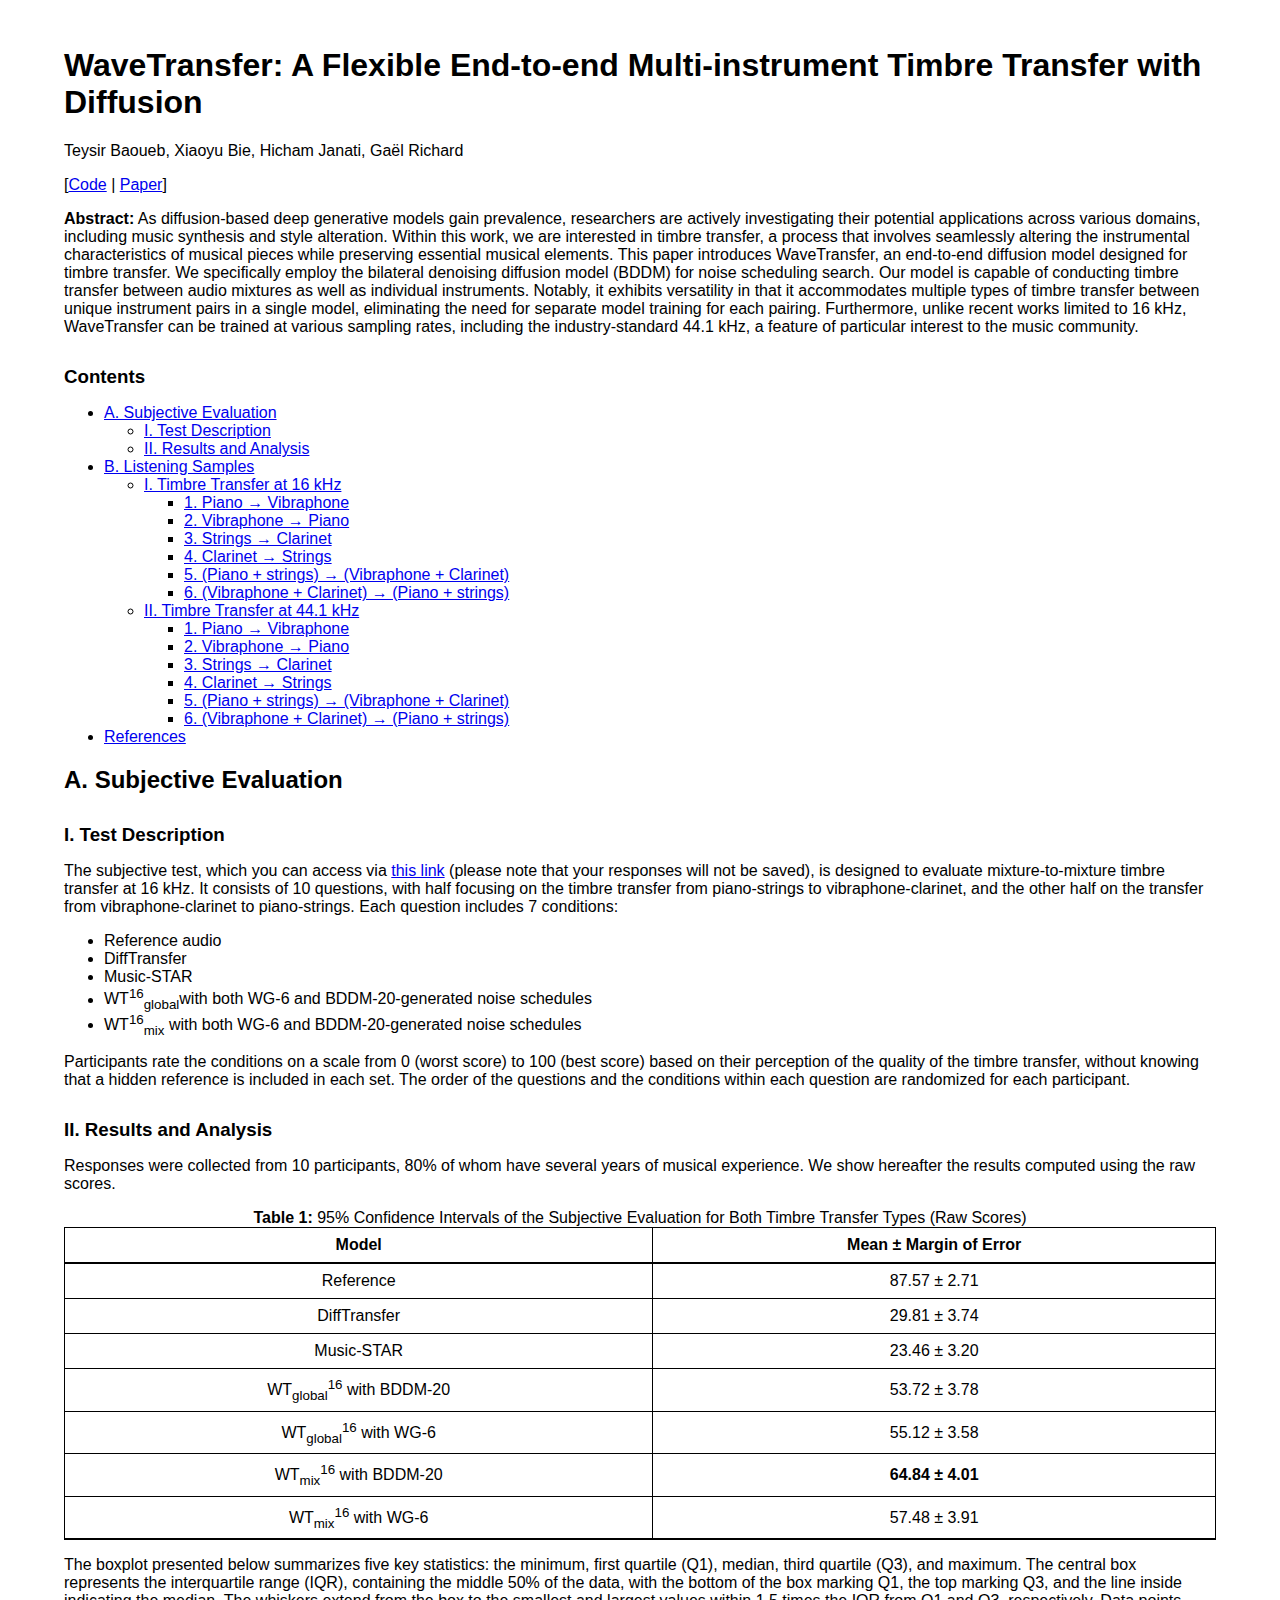
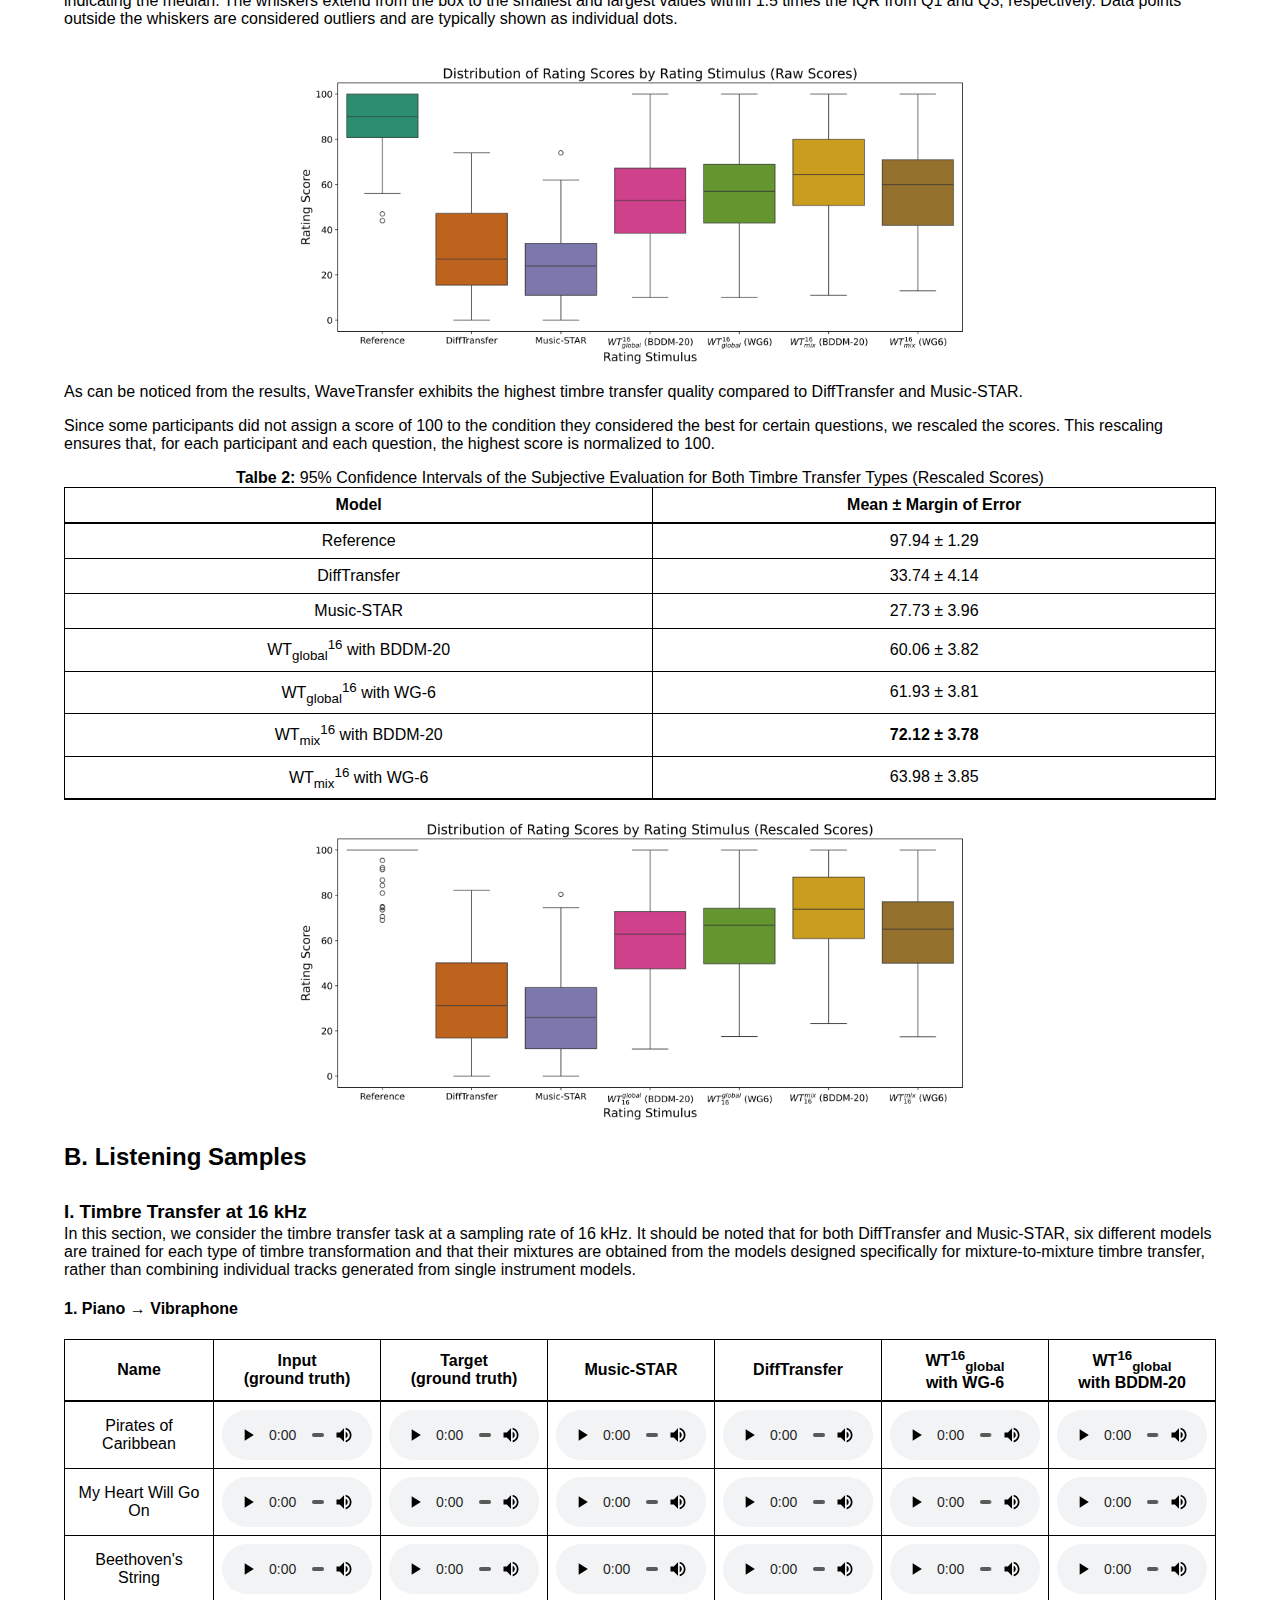
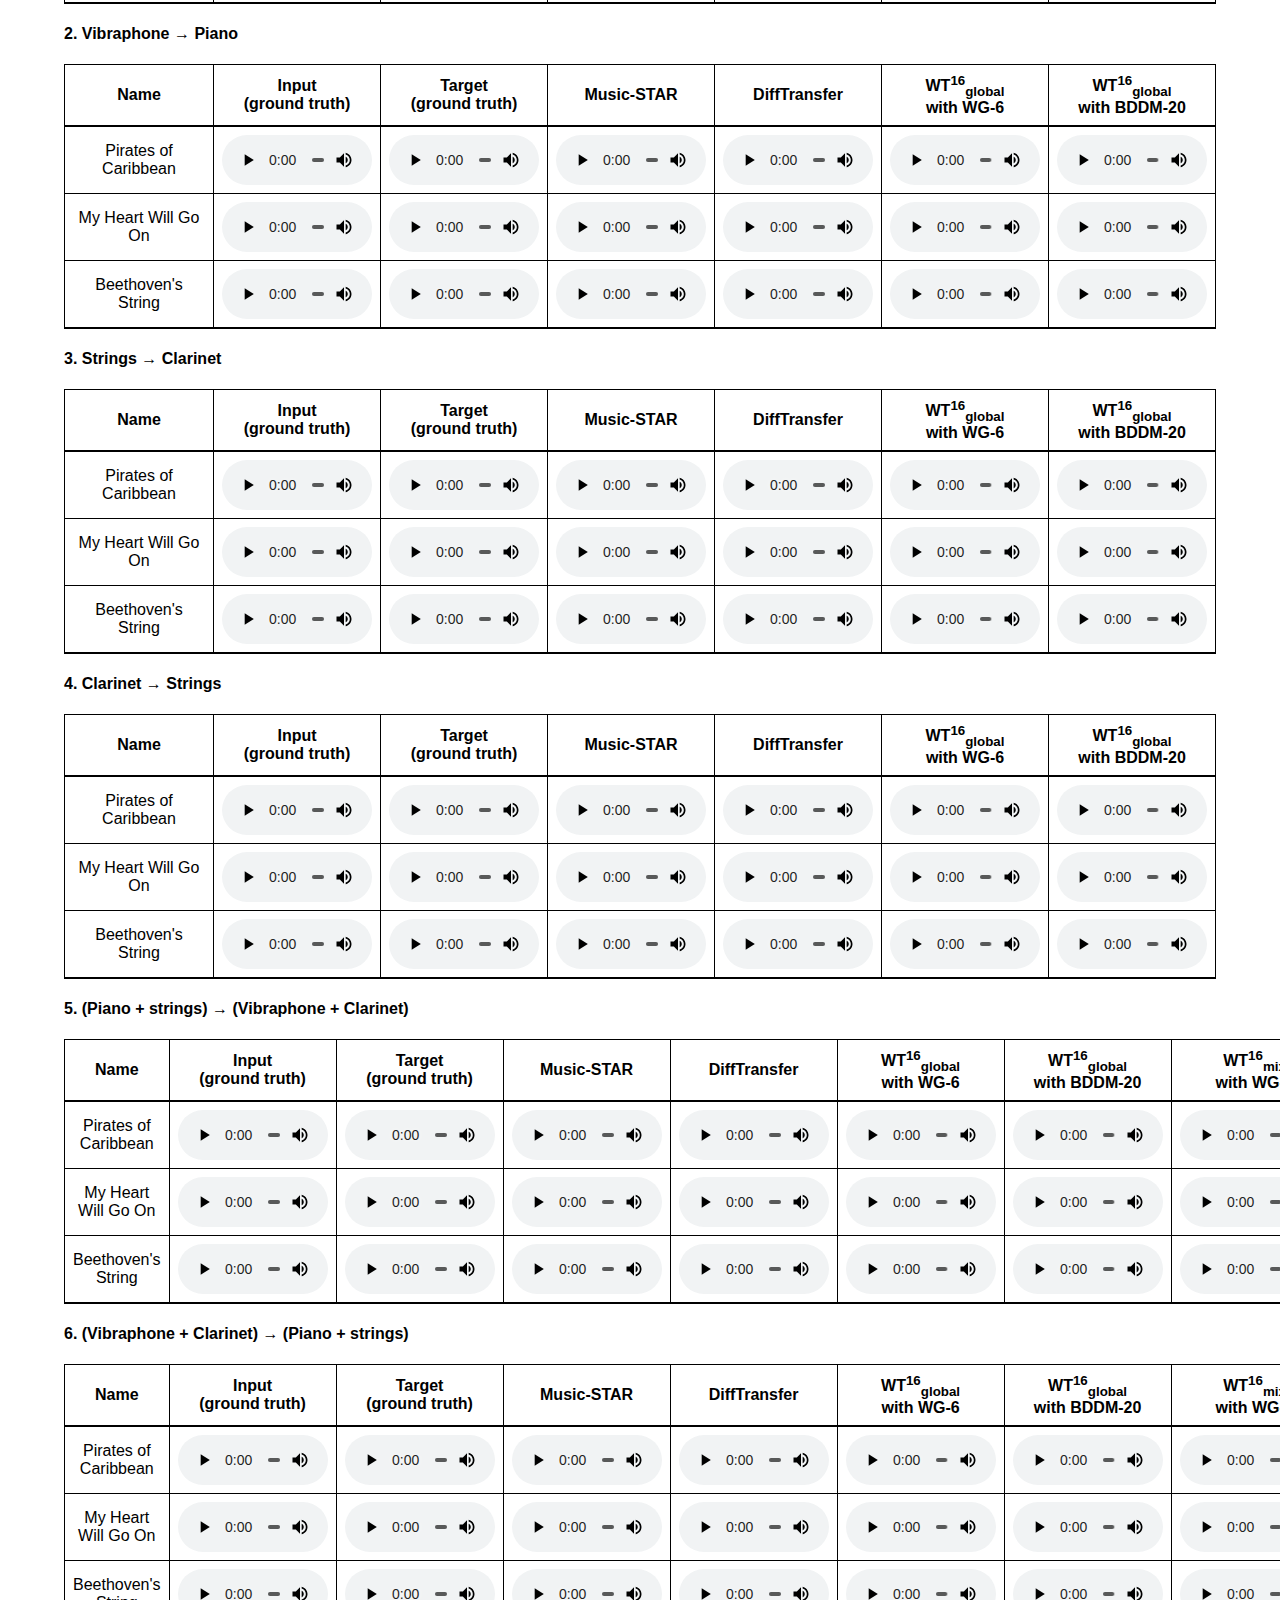
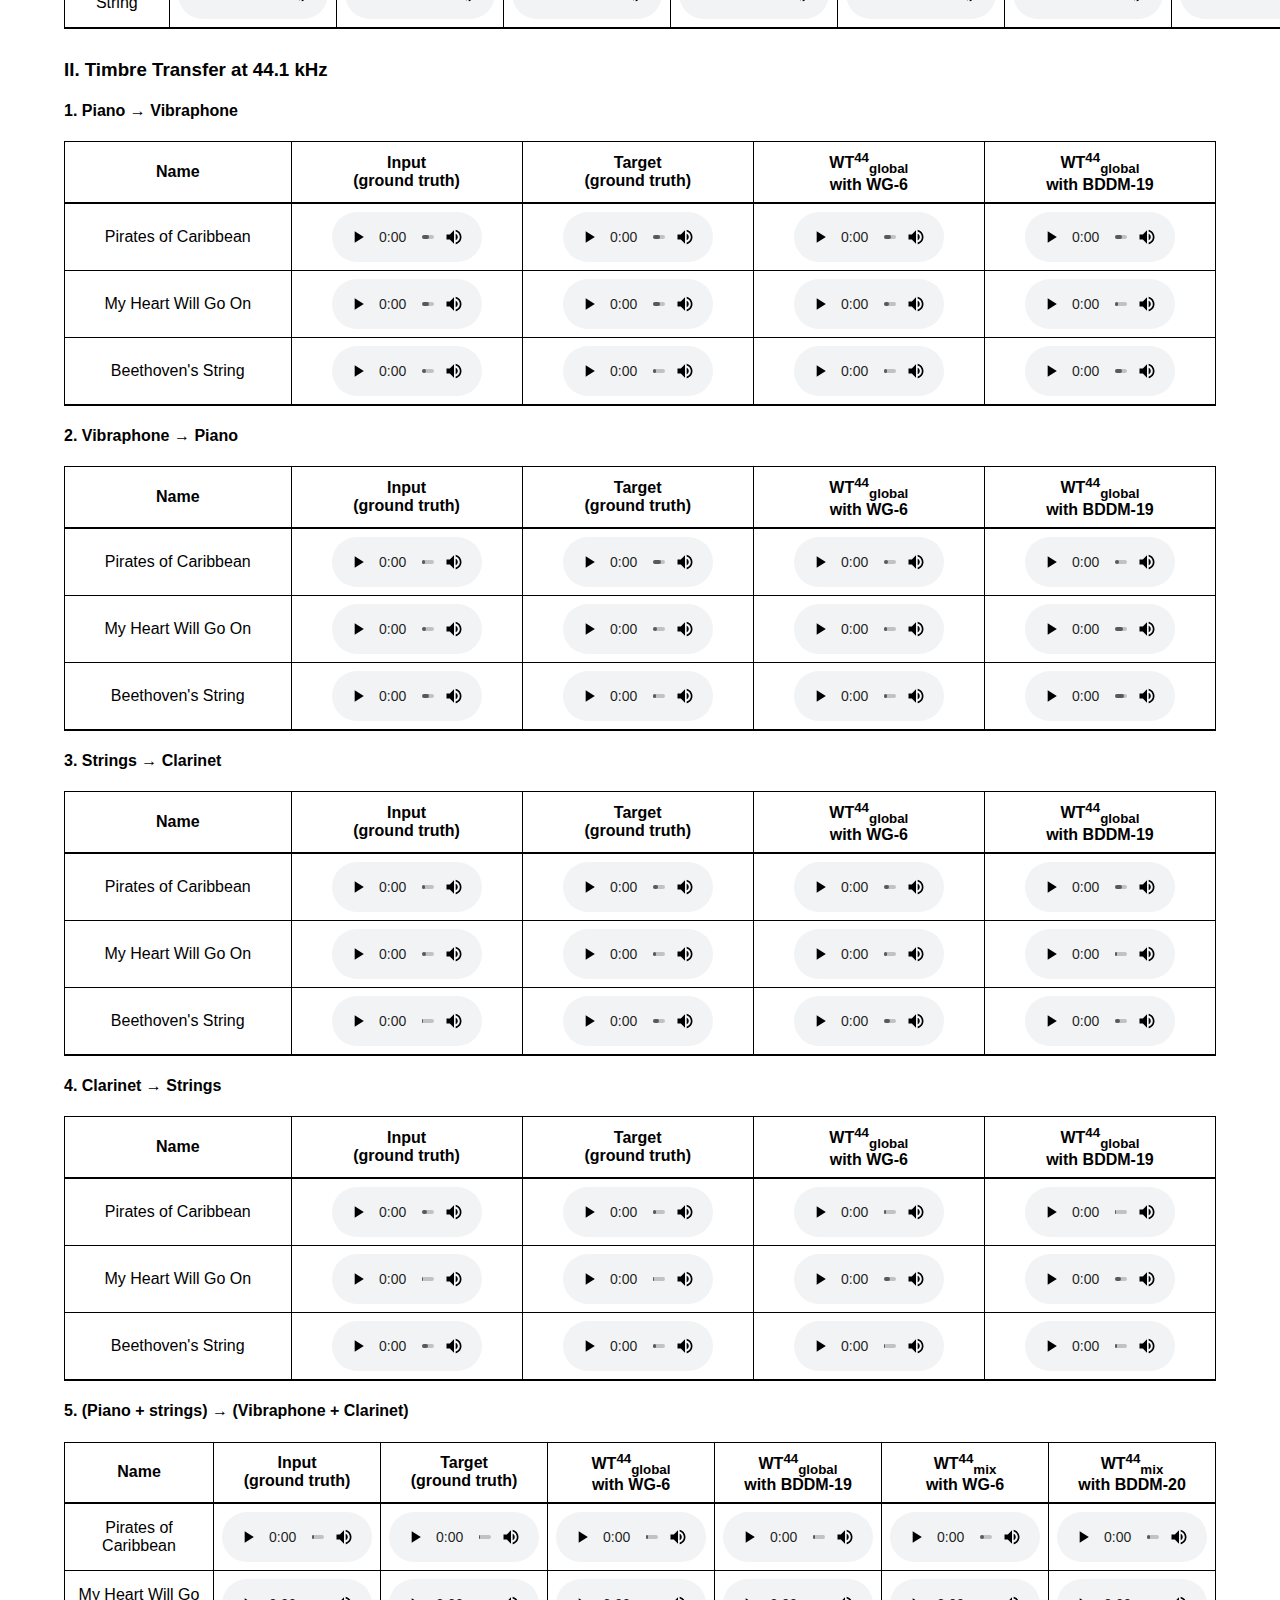
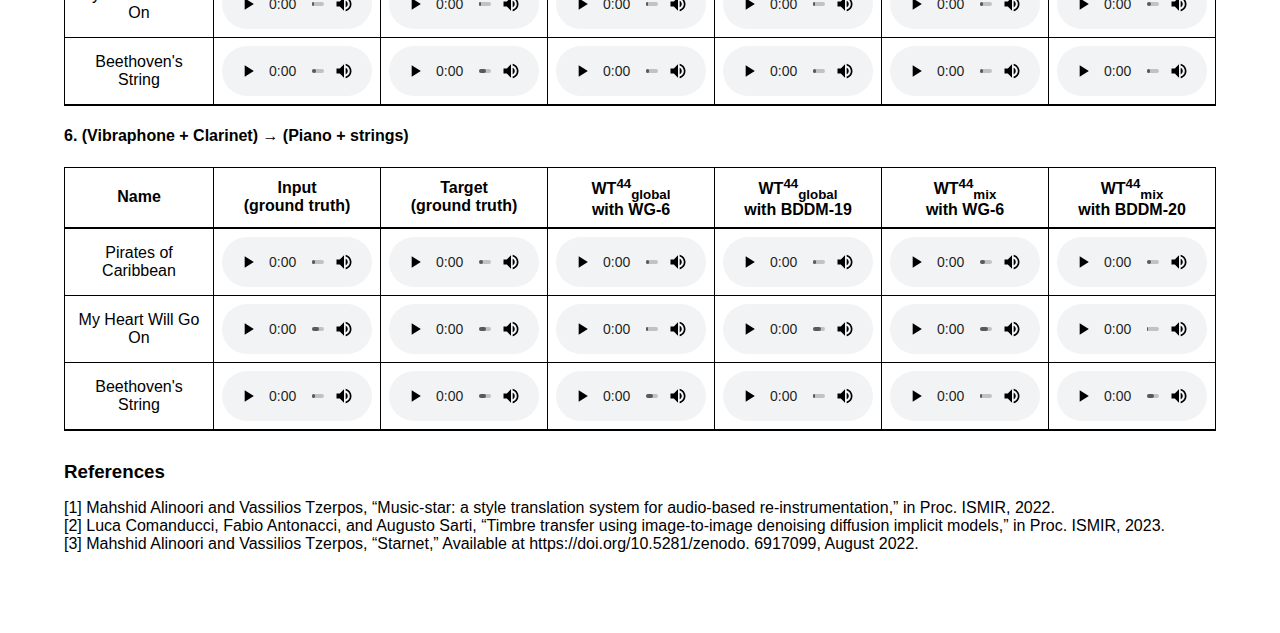
==== index.html @ b9056a14 "initial commit" ====
<html>
   <head>
      <meta http-equiv="Content-Type" content="text/html; charset=UTF-8">
      <title>WaveTransfer: A Flexible End-to-end Multi-instrument Timbre Transfer with Diffusion</title>
      <link rel="stylesheet" type="text/css" href="stylesheet.css"/>
      <script>
         function play(path) {{
           var player = document.getElementById('player');
           player.src = path;
           player.play();
         }}
      </script>
      <style>
         .audio-cell {
         /* Center audio widgets in the table cell. */
         text-align: center;
         padding-bottom: 1px;
         padding-top: 1px;
         }
         .audio-cell-padded {
         text-align: center;
         padding-bottom: 10px;
         padding-top: 10px;
         }
         .audio-header {
         /* Don't wrap header text. */
         white-space: nowrap;
         /* Some breaking space between headers for readability. */
         padding-right: 5px;
         padding-left: 5px;
         }
         .reference-cell {
         /* For uniformity and to wrap long reference text, limit the reference cell's width. */
         width: 25%;
         padding-top: 20px;
         padding-bottom: 20px;
         }
         .sample audio {
         vertical-align: middle;
         padding-left: 3px;
         padding-right: 3px;
         }
         .round-button {
         box-sizing: border-box;
         display:block;
         width:30px;
         height:30px;
         padding-top: 8px;
         padding-left: 3px;
         line-height: 6px;
         border: 1.2px solid #000;
         border-radius: 50%;
         color: #000;
         text-align:center;
         background-color: rgba(0,0,0,0.00);
         font-size:6px;
         box-shadow: 0px 0px 2px rgba(0,0,0,1);
         transition: all 0.2s ease;
         }
         .round-button:hover {
         background-color: rgba(0,0,0,0.0);
         box-shadow: 0px 0px 4px rgba(0,0,0,1);
         }
         .round-button:active {
         background-color: rgba(0,0,0,0.01);
         box-shadow: 0px 0px 1px rgba(0,0,0,1);
         }
         table {
            width: 100%;
            border-collapse: collapse;
        }
        th, td {
            border: 1px solid black;
            text-align: center;
            padding: 8px;
        }
        th {
            border-bottom: 2px solid black;
        }
        tr:last-child td {
            border-bottom: 2px solid black;
        }
        .centered-figure {
            display: block;
            margin-left: auto;
            margin-right: auto;
            width: 70%;
        }
      </style>
   </head>
   <body>
     <div class="main">
       <article>
         <header>
            <h1>WaveTransfer: A Flexible End-to-end Multi-instrument Timbre Transfer with Diffusion</h1>
         </header>
      </article>
      <div>
        <p>
		        Teysir Baoueb, Xiaoyu Bie, Hicham Janati, Gaël Richard
        </p>
        <p>
        [<a href="https://github.com/">Code</a> | <a href="https://arxiv.org/">Paper</a>]
        </p>
      </div>
      <div>
      <p><b>Abstract:</b>
	      As diffusion-based deep generative models gain prevalence, researchers are actively investigating their potential applications across various domains, including music synthesis and style alteration. Within this work, we are interested in timbre transfer, a process that involves seamlessly altering the instrumental characteristics of musical pieces while preserving essential musical elements. This paper introduces WaveTransfer, an end-to-end diffusion model designed for timbre transfer. We specifically employ the bilateral denoising diffusion model (BDDM) for noise scheduling search. Our model is capable of conducting timbre transfer between audio mixtures as well as individual instruments. Notably, it exhibits versatility in that it accommodates multiple types of timbre transfer between unique instrument pairs in a single model, eliminating the need for separate model training for each pairing. Furthermore, unlike recent works limited to 16 kHz, WaveTransfer can be trained at various sampling rates, including the industry-standard 44.1 kHz, a feature of particular interest to the music community.
      </p>
      <h3>
        Contents
      </h3>
      <ul>
        <li><a href="#subjective_evaluation">A. Subjective Evaluation</a></li>
        <ul>
          <li><a href="#test_description">I. Test Description</a></li>
          <li><a href="#results">II. Results and Analysis</a></li>
        </ul>
        <li><a href="#listening_samples">B. Listening Samples</a></li>
      <ul>
	<li>
	  <a href="#tt16">I. Timbre Transfer at 16 kHz</a>
	      <ul>
	        <li><a href="#tt16-piano_to_vibraphone">1. Piano &rarr; Vibraphone</a></li>
	        <li><a href="#tt16-vibraphone_to_piano">2. Vibraphone &rarr; Piano</a></li>
		<li><a href="#tt16-strings_to_clarinet">3. Strings &rarr; Clarinet</a></li>
		<li><a href="#tt16-clarinet_to_strings">4. Clarinet &rarr; Strings</a></li>
		<li><a href="#tt16-ps_to_vc">5. (Piano + strings) &rarr; (Vibraphone + Clarinet)</a></li>
		<li><a href="#tt16-vc_to_ps">6. (Vibraphone + Clarinet) &rarr; (Piano + strings)</a></li>
	      </ul>
	</li>
	<li>
	  <a href="#tt44">II. Timbre Transfer at 44.1 kHz</a>
	      <ul>
	        <li><a href="#tt44-piano_to_vibraphone">1. Piano &rarr; Vibraphone</a></li>
	        <li><a href="#tt44-vibraphone_to_piano">2. Vibraphone &rarr; Piano</a></li>
		<li><a href="#tt44-strings_to_clarinet">3. Strings &rarr; Clarinet</a></li>
		<li><a href="#tt44-clarinet_to_strings">4. Clarinet &rarr; Strings</a></li>
		<li><a href="#tt44-ps_to_vc">5. (Piano + strings) &rarr; (Vibraphone + Clarinet)</a></li>
		<li><a href="#tt44-vc_to_ps">6. (Vibraphone + Clarinet) &rarr; (Piano + strings)</a></li>
	      </ul>
	</li>
      </ul>
      <li><a href="#references">References</a></li>
      </ul>

  <h2 id="subjective_evaluation">A. Subjective Evaluation</h2>
  <h3 id="test_description">I. Test Description</h3>
  <p>The subjective test, which you can access via <a href="https://wavetransfer.github.io/webMUSHRA"> this link</a> (please note that your responses will not be saved), is designed to evaluate mixture-to-mixture timbre transfer at 16 kHz. It consists of 10 questions, with half focusing on the timbre transfer from piano-strings to vibraphone-clarinet, and the other half on the transfer from vibraphone-clarinet to piano-strings. Each question includes 7 conditions:</p>
<ul>
    <li>Reference audio</li>
    <li>DiffTransfer</li>
    <li>Music-STAR</li>
    <li>WT<sup>16</sup><sub>global</sub>with both WG-6 and BDDM-20-generated noise schedules</li>
    <li>WT<sup>16</sup><sub>mix</sub> with both WG-6 and BDDM-20-generated noise schedules</li>
</ul>
<p>Participants rate the conditions on a scale from 0 (worst score) to 100 (best score) based on their perception of the quality of the timbre transfer, without knowing that a hidden reference is included in each set. The order of the questions and the conditions within each question are randomized for each participant.</p>

  <h3 id="results">II. Results and Analysis</h3>
  <p>Responses were collected from 10 participants, 80% of whom have several years of musical experience. We show hereafter the results computed using the raw scores.</p>
  <table>
    <caption><b>Table 1:</b> 95% Confidence Intervals of the Subjective Evaluation for Both Timbre Transfer Types (Raw Scores)</caption>
    <thead>
      <tr>
        <th>Model</th>
        <th>Mean ± Margin of Error</th>
      </tr>
    </thead>
    <tbody>
      <tr>
        <td>Reference</td>
        <td>87.57 ± 2.71</td>
      </tr>
      <tr>
        <td>DiffTransfer</td>
        <td>29.81 ± 3.74</td>
      </tr>
      <tr>
        <td>Music-STAR</td>
        <td>23.46 ± 3.20</td>
      </tr>
      <tr>
        <td>WT<sub>global</sub><sup>16</sup> with BDDM-20</td>
        <td>53.72 ± 3.78</td>
      </tr>
      <tr>
        <td>WT<sub>global</sub><sup>16</sup> with WG-6</td>
        <td>55.12 ± 3.58</td>
      </tr>
      <tr>
        <td>WT<sub>mix</sub><sup>16</sup> with BDDM-20</td>
        <td><strong>64.84 ± 4.01</strong></td>
      </tr>
      <tr>
        <td>WT<sub>mix</sub><sup>16</sup> with WG-6</td>
        <td>57.48 ± 3.91</td>
      </tr>
    </tbody>
  </table>
  <p>The boxplot presented below summarizes five key statistics: the minimum, first quartile (Q1), median, third quartile (Q3), and maximum. The central box represents the interquartile range (IQR), containing the middle 50% of the data, with the bottom of the box marking Q1, the top marking Q3, and the line inside indicating the median. The whiskers extend from the box to the smallest and largest values within 1.5 times the IQR from Q1 and Q3, respectively. Data points outside the whiskers are considered outliers and are typically shown as individual dots.</p>
  <img src="images/raw.png" alt="" class="centered-figure">
</div>
  <p>As can be noticed from the results, WaveTransfer exhibits the highest timbre transfer quality compared to DiffTransfer and Music-STAR.</p>
  <p>Since some participants did not assign a score of 100 to the condition they considered the best for certain questions, we rescaled the scores. This rescaling ensures that, for each participant and each question, the highest score is normalized to 100.</p>
  <table>
    <caption><b>Talbe 2:</b> 95% Confidence Intervals of the Subjective Evaluation for Both Timbre Transfer Types (Rescaled Scores)</caption>
    <thead>
      <tr>
        <th>Model</th>
        <th>Mean ± Margin of Error</th>
      </tr>
    </thead>
    <tbody>
      <tr>
        <td>Reference</td>
        <td>97.94 ± 1.29</td>
      </tr>
      <tr>
        <td>DiffTransfer</td>
        <td>33.74 ± 4.14</td>
      </tr>
      <tr>
        <td>Music-STAR</td>
        <td>27.73 ± 3.96</td>
      </tr>
      <tr>
        <td>WT<sub>global</sub><sup>16</sup> with BDDM-20</td>
        <td>60.06 ± 3.82</td>
      </tr>
      <tr>
        <td>WT<sub>global</sub><sup>16</sup> with WG-6</td>
        <td>61.93 ± 3.81</td>
      </tr>
      <tr>
        <td>WT<sub>mix</sub><sup>16</sup> with BDDM-20</td>
        <td><strong>72.12 ± 3.78</strong></td>
      </tr>
      <tr>
        <td>WT<sub>mix</sub><sup>16</sup> with WG-6</td>
        <td>63.98 ± 3.85</td>
      </tr>
    </tbody>
  </table>
  <img src="images/rescaled.png" alt="" class="centered-figure">

  <h2 id="listening_samples">B. Listening Samples</h2>
  <h3 id="tt16">I. Timbre Transfer at 16 kHz</h3>
  In this section, we consider the timbre transfer task at a sampling rate of 16 kHz. It should be noted that for both DiffTransfer and Music-STAR, six different models are trained for each type of timbre transformation and that their mixtures are obtained from the models designed specifically for mixture-to-mixture timbre transfer, rather than combining individual tracks generated from single instrument models.
    <h4 id="tt16-piano_to_vibraphone">1. Piano &rarr; Vibraphone</h4>
      <table class="audio-table">
        <thead>
          <tr>
            <th>Name</th>
            <th>Input<br>(ground truth)</th>
            <th>Target<br>(ground truth)</th>
            <th>Music-STAR</th>
            <th>DiffTransfer</th>
            <th>WT<sup>16</sup><sub>global</sub><br>with WG-6</th>
            <th>WT<sup>16</sup><sub>global</sub><br>with BDDM-20</th>
          </tr>
        </thead>
        <tbody>
          <tr>
            <td><h7>Pirates of Caribbean</h7></td>
            <td><audio controls style="width: 150px; height: 50px"><source src="samples/16kHz/starnet_test_set_16kHz/001.5.wav" type="audio/wav"></audio></td>
            <td><audio controls style="width: 150px; height: 50px"><source src="samples/16kHz/starnet_test_set_16kHz/001.2.wav" type="audio/wav"></audio></td>
            <td><audio controls style="width: 150px; height: 50px"><source src="samples/16kHz/MusicSTAR/separate_model_individual_tracks/001.2.wav" type="audio/wav"></audio></td>
            <td><audio controls style="width: 150px; height: 50px"><source src="samples/16kHz/DiffTransfer/separate_model_individual_tracks/001.2.wav" type="audio/wav"></audio></td>
            <td><audio controls style="width: 150px; height: 50px"><source src="samples/16kHz/Model1_with_WG6/001.2.wav" type="audio/wav"></audio></td>
            <td><audio controls style="width: 150px; height: 50px"><source src="samples/16kHz/Model1_with_BDDM_20/001.2.wav" type="audio/wav"></audio></td>
          </tr>
          <tr>
            <td><h7>My Heart Will Go On</h7></td>
            <td><audio controls style="width: 150px; height: 50px"><source src="samples/16kHz/starnet_test_set_16kHz/002.5.wav" type="audio/wav"></audio></td>
            <td><audio controls style="width: 150px; height: 50px"><source src="samples/16kHz/starnet_test_set_16kHz/002.2.wav" type="audio/wav"></audio></td>
            <td><audio controls style="width: 150px; height: 50px"><source src="samples/16kHz/MusicSTAR/separate_model_individual_tracks/002.2.wav" type="audio/wav"></audio></td>
            <td><audio controls style="width: 150px; height: 50px"><source src="samples/16kHz/DiffTransfer/separate_model_individual_tracks/002.2.wav" type="audio/wav"></audio></td>
            <td><audio controls style="width: 150px; height: 50px"><source src="samples/16kHz/Model1_with_WG6/002.2.wav" type="audio/wav"></audio></td>
            <td><audio controls style="width: 150px; height: 50px"><source src="samples/16kHz/Model1_with_BDDM_20/002.2.wav" type="audio/wav"></audio></td>
          </tr>
          <tr>
            <td><h7>Beethoven's String</h7></td>
            <td><audio controls style="width: 150px; height: 50px"><source src="samples/16kHz/starnet_test_set_16kHz/003.5.wav" type="audio/wav"></audio></td>
            <td><audio controls style="width: 150px; height: 50px"><source src="samples/16kHz/starnet_test_set_16kHz/003.2.wav" type="audio/wav"></audio></td>
            <td><audio controls style="width: 150px; height: 50px"><source src="samples/16kHz/MusicSTAR/separate_model_individual_tracks/003.2.wav" type="audio/wav"></audio></td>
            <td><audio controls style="width: 150px; height: 50px"><source src="samples/16kHz/DiffTransfer/separate_model_individual_tracks/003.2.wav" type="audio/wav"></audio></td>
            <td><audio controls style="width: 150px; height: 50px"><source src="samples/16kHz/Model1_with_WG6/003.2.wav" type="audio/wav"></audio></td>
            <td><audio controls style="width: 150px; height: 50px"><source src="samples/16kHz/Model1_with_BDDM_20/003.2.wav" type="audio/wav"></audio></td>
          </tr>
        </tbody>
      </table>
    <h4 id="tt16-vibraphone_to_piano">2. Vibraphone &rarr; Piano</h4>
      <table class="audio-table">
        <thead>
          <tr>
            <th>Name</th>
            <th>Input<br>(ground truth)</th>
            <th>Target<br>(ground truth)</th>
            <th>Music-STAR</th>
            <th>DiffTransfer</th>
            <th>WT<sup>16</sup><sub>global</sub><br>with WG-6</th>
            <th>WT<sup>16</sup><sub>global</sub><br>with BDDM-20</th>
          </tr>
        </thead>
        <tbody>
          <tr>
            <td><h7>Pirates of Caribbean</h7></td>
            <td><audio controls style="width: 150px; height: 50px"><source src="samples/16kHz/starnet_test_set_16kHz/001.2.wav" type="audio/wav"></audio></td>
            <td><audio controls style="width: 150px; height: 50px"><source src="samples/16kHz/starnet_test_set_16kHz/001.5.wav" type="audio/wav"></audio></td>
            <td><audio controls style="width: 150px; height: 50px"><source src="samples/16kHz/MusicSTAR/separate_model_individual_tracks/001.5.wav" type="audio/wav"></audio></td>
            <td><audio controls style="width: 150px; height: 50px"><source src="samples/16kHz/DiffTransfer/separate_model_individual_tracks/001.5.wav" type="audio/wav"></audio></td>
            <td><audio controls style="width: 150px; height: 50px"><source src="samples/16kHz/Model1_with_WG6/001.5.wav" type="audio/wav"></audio></td>
            <td><audio controls style="width: 150px; height: 50px"><source src="samples/16kHz/Model1_with_BDDM_20/001.5.wav" type="audio/wav"></audio></td>
          </tr>
          <tr>
            <td><h7>My Heart Will Go On</h7></td>
            <td><audio controls style="width: 150px; height: 50px"><source src="samples/16kHz/starnet_test_set_16kHz/002.2.wav" type="audio/wav"></audio></td>
            <td><audio controls style="width: 150px; height: 50px"><source src="samples/16kHz/starnet_test_set_16kHz/002.5.wav" type="audio/wav"></audio></td>
            <td><audio controls style="width: 150px; height: 50px"><source src="samples/16kHz/MusicSTAR/separate_model_individual_tracks/002.5.wav" type="audio/wav"></audio></td>
            <td><audio controls style="width: 150px; height: 50px"><source src="samples/16kHz/DiffTransfer/separate_model_individual_tracks/002.5.wav" type="audio/wav"></audio></td>
            <td><audio controls style="width: 150px; height: 50px"><source src="samples/16kHz/Model1_with_WG6/002.5.wav" type="audio/wav"></audio></td>
            <td><audio controls style="width: 150px; height: 50px"><source src="samples/16kHz/Model1_with_BDDM_20/002.5.wav" type="audio/wav"></audio></td>
          </tr>
          <tr>
            <td><h7>Beethoven's String</h7></td>
            <td><audio controls style="width: 150px; height: 50px"><source src="samples/16kHz/starnet_test_set_16kHz/003.2.wav" type="audio/wav"></audio></td>
            <td><audio controls style="width: 150px; height: 50px"><source src="samples/16kHz/starnet_test_set_16kHz/003.5.wav" type="audio/wav"></audio></td>
            <td><audio controls style="width: 150px; height: 50px"><source src="samples/16kHz/MusicSTAR/separate_model_individual_tracks/003.5.wav" type="audio/wav"></audio></td>
            <td><audio controls style="width: 150px; height: 50px"><source src="samples/16kHz/DiffTransfer/separate_model_individual_tracks/003.5.wav" type="audio/wav"></audio></td>
            <td><audio controls style="width: 150px; height: 50px"><source src="samples/16kHz/Model1_with_WG6/003.5.wav" type="audio/wav"></audio></td>
            <td><audio controls style="width: 150px; height: 50px"><source src="samples/16kHz/Model1_with_BDDM_20/003.5.wav" type="audio/wav"></audio></td>
          </tr>
        </tbody>
      </table>
    <h4 id="tt16-strings_to_clarinet">3. Strings &rarr; Clarinet</h4>
      <table class="audio-table">
        <thead>
          <tr>
            <th>Name</th>
            <th>Input<br>(ground truth)</th>
            <th>Target<br>(ground truth)</th>
            <th>Music-STAR</th>
            <th>DiffTransfer</th>
            <th>WT<sup>16</sup><sub>global</sub><br>with WG-6</th>
            <th>WT<sup>16</sup><sub>global</sub><br>with BDDM-20</th>
          </tr>
        </thead>
        <tbody>
          <tr>
            <td><h7>Pirates of Caribbean</h7></td>
            <td><audio controls style="width: 150px; height: 50px"><source src="samples/16kHz/starnet_test_set_16kHz/001.4.wav" type="audio/wav"></audio></td>
            <td><audio controls style="width: 150px; height: 50px"><source src="samples/16kHz/starnet_test_set_16kHz/001.1.wav" type="audio/wav"></audio></td>
            <td><audio controls style="width: 150px; height: 50px"><source src="samples/16kHz/MusicSTAR/separate_model_individual_tracks/001.1.wav" type="audio/wav"></audio></td>
            <td><audio controls style="width: 150px; height: 50px"><source src="samples/16kHz/DiffTransfer/separate_model_individual_tracks/001.1.wav" type="audio/wav"></audio></td>
            <td><audio controls style="width: 150px; height: 50px"><source src="samples/16kHz/Model1_with_WG6/001.1.wav" type="audio/wav"></audio></td>
            <td><audio controls style="width: 150px; height: 50px"><source src="samples/16kHz/Model1_with_BDDM_20/001.1.wav" type="audio/wav"></audio></td>
          </tr>
          <tr>
            <td><h7>My Heart Will Go On</h7></td>
            <td><audio controls style="width: 150px; height: 50px"><source src="samples/16kHz/starnet_test_set_16kHz/002.4.wav" type="audio/wav"></audio></td>
            <td><audio controls style="width: 150px; height: 50px"><source src="samples/16kHz/starnet_test_set_16kHz/002.1.wav" type="audio/wav"></audio></td>
            <td><audio controls style="width: 150px; height: 50px"><source src="samples/16kHz/MusicSTAR/separate_model_individual_tracks/002.1.wav" type="audio/wav"></audio></td>
            <td><audio controls style="width: 150px; height: 50px"><source src="samples/16kHz/DiffTransfer/separate_model_individual_tracks/002.1.wav" type="audio/wav"></audio></td>
            <td><audio controls style="width: 150px; height: 50px"><source src="samples/16kHz/Model1_with_WG6/002.1.wav" type="audio/wav"></audio></td>
            <td><audio controls style="width: 150px; height: 50px"><source src="samples/16kHz/Model1_with_BDDM_20/002.1.wav" type="audio/wav"></audio></td>
          </tr>
          <tr>
            <td><h7>Beethoven's String</h7></td>
            <td><audio controls style="width: 150px; height: 50px"><source src="samples/16kHz/starnet_test_set_16kHz/003.4.wav" type="audio/wav"></audio></td>
            <td><audio controls style="width: 150px; height: 50px"><source src="samples/16kHz/starnet_test_set_16kHz/003.1.wav" type="audio/wav"></audio></td>
            <td><audio controls style="width: 150px; height: 50px"><source src="samples/16kHz/MusicSTAR/separate_model_individual_tracks/003.1.wav" type="audio/wav"></audio></td>
            <td><audio controls style="width: 150px; height: 50px"><source src="samples/16kHz/DiffTransfer/separate_model_individual_tracks/003.1.wav" type="audio/wav"></audio></td>
            <td><audio controls style="width: 150px; height: 50px"><source src="samples/16kHz/Model1_with_WG6/003.1.wav" type="audio/wav"></audio></td>
            <td><audio controls style="width: 150px; height: 50px"><source src="samples/16kHz/Model1_with_BDDM_20/003.1.wav" type="audio/wav"></audio></td>
          </tr>
        </tbody>
      </table>
    <h4 id="tt16-clarinet_to_strings">4. Clarinet &rarr; Strings</h4>
      <table class="audio-table">
        <thead>
          <tr>
            <th>Name</th>
            <th>Input<br>(ground truth)</th>
            <th>Target<br>(ground truth)</th>
            <th>Music-STAR</th>
            <th>DiffTransfer</th>
            <th>WT<sup>16</sup><sub>global</sub><br>with WG-6</th>
            <th>WT<sup>16</sup><sub>global</sub><br>with BDDM-20</th>
          </tr>
        </thead>
        <tbody>
          <tr>
            <td><h7>Pirates of Caribbean</h7></td>
            <td><audio controls style="width: 150px; height: 50px"><source src="samples/16kHz/starnet_test_set_16kHz/001.1.wav" type="audio/wav"></audio></td>
            <td><audio controls style="width: 150px; height: 50px"><source src="samples/16kHz/starnet_test_set_16kHz/001.4.wav" type="audio/wav"></audio></td>
            <td><audio controls style="width: 150px; height: 50px"><source src="samples/16kHz/MusicSTAR/separate_model_individual_tracks/001.4.wav" type="audio/wav"></audio></td>
            <td><audio controls style="width: 150px; height: 50px"><source src="samples/16kHz/DiffTransfer/separate_model_individual_tracks/001.4.wav" type="audio/wav"></audio></td>
            <td><audio controls style="width: 150px; height: 50px"><source src="samples/16kHz/Model1_with_WG6/001.4.wav" type="audio/wav"></audio></td>
            <td><audio controls style="width: 150px; height: 50px"><source src="samples/16kHz/Model1_with_BDDM_20/001.4.wav" type="audio/wav"></audio></td>
          </tr>
          <tr>
            <td><h7>My Heart Will Go On</h7></td>
            <td><audio controls style="width: 150px; height: 50px"><source src="samples/16kHz/starnet_test_set_16kHz/002.1.wav" type="audio/wav"></audio></td>
            <td><audio controls style="width: 150px; height: 50px"><source src="samples/16kHz/starnet_test_set_16kHz/002.4.wav" type="audio/wav"></audio></td>
            <td><audio controls style="width: 150px; height: 50px"><source src="samples/16kHz/MusicSTAR/separate_model_individual_tracks/002.4.wav" type="audio/wav"></audio></td>
            <td><audio controls style="width: 150px; height: 50px"><source src="samples/16kHz/DiffTransfer/separate_model_individual_tracks/002.4.wav" type="audio/wav"></audio></td>
            <td><audio controls style="width: 150px; height: 50px"><source src="samples/16kHz/Model1_with_WG6/002.4.wav" type="audio/wav"></audio></td>
            <td><audio controls style="width: 150px; height: 50px"><source src="samples/16kHz/Model1_with_BDDM_20/002.4.wav" type="audio/wav"></audio></td>
          </tr>
          <tr>
            <td><h7>Beethoven's String</h7></td>
            <td><audio controls style="width: 150px; height: 50px"><source src="samples/16kHz/starnet_test_set_16kHz/003.1.wav" type="audio/wav"></audio></td>
            <td><audio controls style="width: 150px; height: 50px"><source src="samples/16kHz/starnet_test_set_16kHz/003.4.wav" type="audio/wav"></audio></td>
            <td><audio controls style="width: 150px; height: 50px"><source src="samples/16kHz/MusicSTAR/separate_model_individual_tracks/003.4.wav" type="audio/wav"></audio></td>
            <td><audio controls style="width: 150px; height: 50px"><source src="samples/16kHz/DiffTransfer/separate_model_individual_tracks/003.4.wav" type="audio/wav"></audio></td>
            <td><audio controls style="width: 150px; height: 50px"><source src="samples/16kHz/Model1_with_WG6/003.4.wav" type="audio/wav"></audio></td>
            <td><audio controls style="width: 150px; height: 50px"><source src="samples/16kHz/Model1_with_BDDM_20/003.4.wav" type="audio/wav"></audio></td>
          </tr>
        </tbody>
      </table>
    <h4 id="tt16-ps_to_vc">5. (Piano + strings) &rarr; (Vibraphone + Clarinet)</h4>
      <table class="audio-table">
        <thead>
          <tr>
            <th>Name</th>
            <th>Input<br>(ground truth)</th>
            <th>Target<br>(ground truth)</th>
            <th>Music-STAR</th>
            <th>DiffTransfer </th>
            <th>WT<sup>16</sup><sub>global</sub><br>with WG-6</th>
            <th>WT<sup>16</sup><sub>global</sub><br>with BDDM-20</th>
            <th>WT<sup>16</sup><sub>mix</sub><br>with WG-6</th>
            <th>WT<sup>16</sup><sub>mix</sub><br>with BDDM-20</th>
          </tr>
        </thead>
        <tbody>
          <tr>
            <td><h7>Pirates of Caribbean</h7></td>
            <td><audio controls style="width: 150px; height: 50px"><source src="samples/16kHz/starnet_test_set_16kHz/001.3.wav" type="audio/wav"></audio></td>
            <td><audio controls style="width: 150px; height: 50px"><source src="samples/16kHz/starnet_test_set_16kHz/001.0.wav" type="audio/wav"></audio></td>
            <td><audio controls style="width: 150px; height: 50px"><source src="samples/16kHz/MusicSTAR/mixture_model/001.0.wav" type="audio/wav"></audio></td>
            <td><audio controls style="width: 150px; height: 50px"><source src="samples/16kHz/DiffTransfer/mixture_model/001.0.wav" type="audio/wav"></audio></td>
            <td><audio controls style="width: 150px; height: 50px"><source src="samples/16kHz/Model1_with_WG6/001.0.wav" type="audio/wav"></audio></td>
            <td><audio controls style="width: 150px; height: 50px"><source src="samples/16kHz/Model1_with_BDDM_20/001.0.wav" type="audio/wav"></audio></td>
            <td><audio controls style="width: 150px; height: 50px"><source src="samples/16kHz/Model3_with_WG6/001.0.wav" type="audio/wav"></audio></td>
            <td><audio controls style="width: 150px; height: 50px"><source src="samples/16kHz/Model3_with_BDDM_20/001.0.wav" type="audio/wav"></audio></td>
          </tr>
          <tr>
            <td><h7>My Heart Will Go On</h7></td>
            <td><audio controls style="width: 150px; height: 50px"><source src="samples/16kHz/starnet_test_set_16kHz/002.3.wav" type="audio/wav"></audio></td>
            <td><audio controls style="width: 150px; height: 50px"><source src="samples/16kHz/starnet_test_set_16kHz/002.0.wav" type="audio/wav"></audio></td>
            <td><audio controls style="width: 150px; height: 50px"><source src="samples/16kHz/MusicSTAR/mixture_model/002.0.wav" type="audio/wav"></audio></td>
            <td><audio controls style="width: 150px; height: 50px"><source src="samples/16kHz/DiffTransfer/mixture_model/002.0.wav" type="audio/wav"></audio></td>
            <td><audio controls style="width: 150px; height: 50px"><source src="samples/16kHz/Model1_with_WG6/002.0.wav" type="audio/wav"></audio></td>
            <td><audio controls style="width: 150px; height: 50px"><source src="samples/16kHz/Model1_with_BDDM_20/002.0.wav" type="audio/wav"></audio></td>
            <td><audio controls style="width: 150px; height: 50px"><source src="samples/16kHz/Model3_with_WG6/002.0.wav" type="audio/wav"></audio></td>
            <td><audio controls style="width: 150px; height: 50px"><source src="samples/16kHz/Model3_with_BDDM_20/002.0.wav" type="audio/wav"></audio></td>
          </tr>
          <tr>
            <td><h7>Beethoven's String</h7></td>
            <td><audio controls style="width: 150px; height: 50px"><source src="samples/16kHz/starnet_test_set_16kHz/003.3.wav" type="audio/wav"></audio></td>
            <td><audio controls style="width: 150px; height: 50px"><source src="samples/16kHz/starnet_test_set_16kHz/003.0.wav" type="audio/wav"></audio></td>
            <td><audio controls style="width: 150px; height: 50px"><source src="samples/16kHz/MusicSTAR/mixture_model/003.0.wav" type="audio/wav"></audio></td>
            <td><audio controls style="width: 150px; height: 50px"><source src="samples/16kHz/DiffTransfer/mixture_model/003.0.wav" type="audio/wav"></audio></td>
            <td><audio controls style="width: 150px; height: 50px"><source src="samples/16kHz/Model1_with_WG6/003.0.wav" type="audio/wav"></audio></td>
            <td><audio controls style="width: 150px; height: 50px"><source src="samples/16kHz/Model1_with_BDDM_20/003.0.wav" type="audio/wav"></audio></td>
            <td><audio controls style="width: 150px; height: 50px"><source src="samples/16kHz/Model3_with_WG6/003.0.wav" type="audio/wav"></audio></td>
            <td><audio controls style="width: 150px; height: 50px"><source src="samples/16kHz/Model3_with_BDDM_20/003.0.wav" type="audio/wav"></audio></td>
          </tr>
        </tbody>
      </table>
    <h4 id="tt16-vc_to_ps">6. (Vibraphone + Clarinet) &rarr; (Piano + strings)</h4>
      <table class="audio-table">
        <thead>
          <tr>
            <th>Name</th>
            <th>Input<br>(ground truth)</th>
            <th>Target<br>(ground truth)</th>
            <th>Music-STAR</th>
            <th>DiffTransfer </th>
            <th>WT<sup>16</sup><sub>global</sub><br>with WG-6</th>
            <th>WT<sup>16</sup><sub>global</sub><br>with BDDM-20</th>
            <th>WT<sup>16</sup><sub>mix</sub><br>with WG-6</th>
            <th>WT<sup>16</sup><sub>mix</sub><br>with BDDM-20</th>
          </tr>
        </thead>
        <tbody>
          <tr>
            <td><h7>Pirates of Caribbean</h7></td>
            <td><audio controls style="width: 150px; height: 50px"><source src="samples/16kHz/starnet_test_set_16kHz/001.0.wav" type="audio/wav"></audio></td>
            <td><audio controls style="width: 150px; height: 50px"><source src="samples/16kHz/starnet_test_set_16kHz/001.3.wav" type="audio/wav"></audio></td>
            <td><audio controls style="width: 150px; height: 50px"><source src="samples/16kHz/MusicSTAR/mixture_model/001.3.wav" type="audio/wav"></audio></td>
            <td><audio controls style="width: 150px; height: 50px"><source src="samples/16kHz/DiffTransfer/mixture_model/001.3.wav" type="audio/wav"></audio></td>
            <td><audio controls style="width: 150px; height: 50px"><source src="samples/16kHz/Model1_with_WG6/001.3.wav" type="audio/wav"></audio></td>
            <td><audio controls style="width: 150px; height: 50px"><source src="samples/16kHz/Model1_with_BDDM_20/001.3.wav" type="audio/wav"></audio></td>
            <td><audio controls style="width: 150px; height: 50px"><source src="samples/16kHz/Model3_with_WG6/001.3.wav" type="audio/wav"></audio></td>
            <td><audio controls style="width: 150px; height: 50px"><source src="samples/16kHz/Model3_with_BDDM_20/001.3.wav" type="audio/wav"></audio></td>
          </tr>
          <tr>
            <td><h7>My Heart Will Go On</h7></td>
            <td><audio controls style="width: 150px; height: 50px"><source src="samples/16kHz/starnet_test_set_16kHz/002.0.wav" type="audio/wav"></audio></td>
            <td><audio controls style="width: 150px; height: 50px"><source src="samples/16kHz/starnet_test_set_16kHz/002.3.wav" type="audio/wav"></audio></td>
            <td><audio controls style="width: 150px; height: 50px"><source src="samples/16kHz/MusicSTAR/mixture_model/002.3.wav" type="audio/wav"></audio></td>
            <td><audio controls style="width: 150px; height: 50px"><source src="samples/16kHz/DiffTransfer/mixture_model/002.3.wav" type="audio/wav"></audio></td>
            <td><audio controls style="width: 150px; height: 50px"><source src="samples/16kHz/Model1_with_WG6/002.3.wav" type="audio/wav"></audio></td>
            <td><audio controls style="width: 150px; height: 50px"><source src="samples/16kHz/Model1_with_BDDM_20/002.3.wav" type="audio/wav"></audio></td>
            <td><audio controls style="width: 150px; height: 50px"><source src="samples/16kHz/Model3_with_WG6/002.3.wav" type="audio/wav"></audio></td>
            <td><audio controls style="width: 150px; height: 50px"><source src="samples/16kHz/Model3_with_BDDM_20/002.3.wav" type="audio/wav"></audio></td>
          </tr>
          <tr>
            <td><h7>Beethoven's String</h7></td>
            <td><audio controls style="width: 150px; height: 50px"><source src="samples/16kHz/starnet_test_set_16kHz/003.0.wav" type="audio/wav"></audio></td>
            <td><audio controls style="width: 150px; height: 50px"><source src="samples/16kHz/starnet_test_set_16kHz/003.3.wav" type="audio/wav"></audio></td>
            <td><audio controls style="width: 150px; height: 50px"><source src="samples/16kHz/MusicSTAR/mixture_model/003.3.wav" type="audio/wav"></audio></td>
            <td><audio controls style="width: 150px; height: 50px"><source src="samples/16kHz/DiffTransfer/mixture_model/003.3.wav" type="audio/wav"></audio></td>
            <td><audio controls style="width: 150px; height: 50px"><source src="samples/16kHz/Model1_with_WG6/003.3.wav" type="audio/wav"></audio></td>
            <td><audio controls style="width: 150px; height: 50px"><source src="samples/16kHz/Model1_with_BDDM_20/003.3.wav" type="audio/wav"></audio></td>
            <td><audio controls style="width: 150px; height: 50px"><source src="samples/16kHz/Model3_with_WG6/003.3.wav" type="audio/wav"></audio></td>
            <td><audio controls style="width: 150px; height: 50px"><source src="samples/16kHz/Model3_with_BDDM_20/003.3.wav" type="audio/wav"></audio></td>
          </tr>
        </tbody>
      </table>

  <h3 id="tt44">II. Timbre Transfer at 44.1 kHz</h3>
    <h4 id="tt44-piano_to_vibraphone">1. Piano &rarr; Vibraphone</h4>
      <table class="audio-table">
        <thead>
          <tr>
            <th>Name</th>
            <th>Input<br>(ground truth)</th>
            <th>Target<br>(ground truth)</th>
            <th>WT<sup>44</sup><sub>global</sub><br>with WG-6</th>
            <th>WT<sup>44</sup><sub>global</sub><br>with BDDM-19</th>
          </tr>
        </thead>
        <tbody>
          <tr>
            <td><h7>Pirates of Caribbean</h7></td>
            <td><audio controls style="width: 150px; height: 50px"><source src="samples/44.1kHz/starnet_test_set_44.1kHz/001.5.wav" type="audio/wav"></audio></td>
            <td><audio controls style="width: 150px; height: 50px"><source src="samples/44.1kHz/starnet_test_set_44.1kHz/001.2.wav" type="audio/wav"></audio></td>
            <td><audio controls style="width: 150px; height: 50px"><source src="samples/44.1kHz/Model2_with_WG6/001.2.wav" type="audio/wav"></audio></td>
            <td><audio controls style="width: 150px; height: 50px"><source src="samples/44.1kHz/Model2_with_BDDM_19/001.2.wav" type="audio/wav"></audio></td>
          </tr>
          <tr>
            <td><h7>My Heart Will Go On</h7></td>
            <td><audio controls style="width: 150px; height: 50px"><source src="samples/44.1kHz/starnet_test_set_44.1kHz/002.5.wav" type="audio/wav"></audio></td>
            <td><audio controls style="width: 150px; height: 50px"><source src="samples/44.1kHz/starnet_test_set_44.1kHz/002.2.wav" type="audio/wav"></audio></td>
            <td><audio controls style="width: 150px; height: 50px"><source src="samples/44.1kHz/Model2_with_WG6/002.2.wav" type="audio/wav"></audio></td>
            <td><audio controls style="width: 150px; height: 50px"><source src="samples/44.1kHz/Model2_with_BDDM_19/002.2.wav" type="audio/wav"></audio></td>
          </tr>
          <tr>
            <td><h7>Beethoven's String</h7></td>
            <td><audio controls style="width: 150px; height: 50px"><source src="samples/44.1kHz/starnet_test_set_44.1kHz/003.5.wav" type="audio/wav"></audio></td>
            <td><audio controls style="width: 150px; height: 50px"><source src="samples/44.1kHz/starnet_test_set_44.1kHz/003.2.wav" type="audio/wav"></audio></td>
            <td><audio controls style="width: 150px; height: 50px"><source src="samples/44.1kHz/Model2_with_WG6/003.2.wav" type="audio/wav"></audio></td>
            <td><audio controls style="width: 150px; height: 50px"><source src="samples/44.1kHz/Model2_with_BDDM_19/003.2.wav" type="audio/wav"></audio></td>
          </tr>
        </tbody>
      </table>
    <h4 id="tt44-vibraphone_to_piano">2. Vibraphone &rarr; Piano</h4>
      <table class="audio-table">
        <thead>
          <tr>
            <th>Name</th>
            <th>Input<br>(ground truth)</th>
            <th>Target<br>(ground truth)</th>
            <th>WT<sup>44</sup><sub>global</sub><br>with WG-6</th>
            <th>WT<sup>44</sup><sub>global</sub><br>with BDDM-19</th>
          </tr>
        </thead>
        <tbody>
          <tr>
            <td><h7>Pirates of Caribbean</h7></td>
            <td><audio controls style="width: 150px; height: 50px"><source src="samples/44.1kHz/starnet_test_set_44.1kHz/001.2.wav" type="audio/wav"></audio></td>
            <td><audio controls style="width: 150px; height: 50px"><source src="samples/44.1kHz/starnet_test_set_44.1kHz/001.5.wav" type="audio/wav"></audio></td>
            <td><audio controls style="width: 150px; height: 50px"><source src="samples/44.1kHz/Model2_with_WG6/001.5.wav" type="audio/wav"></audio></td>
            <td><audio controls style="width: 150px; height: 50px"><source src="samples/44.1kHz/Model2_with_BDDM_19/001.5.wav" type="audio/wav"></audio></td>
          </tr>
          <tr>
            <td><h7>My Heart Will Go On</h7></td>
            <td><audio controls style="width: 150px; height: 50px"><source src="samples/44.1kHz/starnet_test_set_44.1kHz/002.2.wav" type="audio/wav"></audio></td>
            <td><audio controls style="width: 150px; height: 50px"><source src="samples/44.1kHz/starnet_test_set_44.1kHz/002.5.wav" type="audio/wav"></audio></td>
            <td><audio controls style="width: 150px; height: 50px"><source src="samples/44.1kHz/Model2_with_WG6/002.5.wav" type="audio/wav"></audio></td>
            <td><audio controls style="width: 150px; height: 50px"><source src="samples/44.1kHz/Model2_with_BDDM_19/002.5.wav" type="audio/wav"></audio></td>
          </tr>
          <tr>
            <td><h7>Beethoven's String</h7></td>
            <td><audio controls style="width: 150px; height: 50px"><source src="samples/44.1kHz/starnet_test_set_44.1kHz/003.2.wav" type="audio/wav"></audio></td>
            <td><audio controls style="width: 150px; height: 50px"><source src="samples/44.1kHz/starnet_test_set_44.1kHz/003.5.wav" type="audio/wav"></audio></td>
            <td><audio controls style="width: 150px; height: 50px"><source src="samples/44.1kHz/Model2_with_WG6/003.5.wav" type="audio/wav"></audio></td>
            <td><audio controls style="width: 150px; height: 50px"><source src="samples/44.1kHz/Model2_with_BDDM_19/003.5.wav" type="audio/wav"></audio></td>
          </tr>
        </tbody>
      </table>
    <h4 id="tt44-strings_to_clarinet">3. Strings &rarr; Clarinet</h4>
      <table class="audio-table">
        <thead>
          <tr>
            <th>Name</th>
            <th>Input<br>(ground truth)</th>
            <th>Target<br>(ground truth)</th>
            <th>WT<sup>44</sup><sub>global</sub><br>with WG-6</th>
            <th>WT<sup>44</sup><sub>global</sub><br>with BDDM-19</th>
          </tr>
        </thead>
        <tbody>
          <tr>
            <td><h7>Pirates of Caribbean</h7></td>
            <td><audio controls style="width: 150px; height: 50px"><source src="samples/44.1kHz/starnet_test_set_44.1kHz/001.4.wav" type="audio/wav"></audio></td>
            <td><audio controls style="width: 150px; height: 50px"><source src="samples/44.1kHz/starnet_test_set_44.1kHz/001.1.wav" type="audio/wav"></audio></td>
            <td><audio controls style="width: 150px; height: 50px"><source src="samples/44.1kHz/Model2_with_WG6/001.1.wav" type="audio/wav"></audio></td>
            <td><audio controls style="width: 150px; height: 50px"><source src="samples/44.1kHz/Model2_with_BDDM_19/001.1.wav" type="audio/wav"></audio></td>
          </tr>
          <tr>
            <td><h7>My Heart Will Go On</h7></td>
            <td><audio controls style="width: 150px; height: 50px"><source src="samples/44.1kHz/starnet_test_set_44.1kHz/002.4.wav" type="audio/wav"></audio></td>
            <td><audio controls style="width: 150px; height: 50px"><source src="samples/44.1kHz/starnet_test_set_44.1kHz/002.1.wav" type="audio/wav"></audio></td>
            <td><audio controls style="width: 150px; height: 50px"><source src="samples/44.1kHz/Model2_with_WG6/002.1.wav" type="audio/wav"></audio></td>
            <td><audio controls style="width: 150px; height: 50px"><source src="samples/44.1kHz/Model2_with_BDDM_19/002.1.wav" type="audio/wav"></audio></td>
          </tr>
          <tr>
            <td><h7>Beethoven's String</h7></td>
            <td><audio controls style="width: 150px; height: 50px"><source src="samples/44.1kHz/starnet_test_set_44.1kHz/003.4.wav" type="audio/wav"></audio></td>
            <td><audio controls style="width: 150px; height: 50px"><source src="samples/44.1kHz/starnet_test_set_44.1kHz/003.1.wav" type="audio/wav"></audio></td>
            <td><audio controls style="width: 150px; height: 50px"><source src="samples/44.1kHz/Model2_with_WG6/003.1.wav" type="audio/wav"></audio></td>
            <td><audio controls style="width: 150px; height: 50px"><source src="samples/44.1kHz/Model2_with_BDDM_19/003.1.wav" type="audio/wav"></audio></td>
          </tr>
        </tbody>
      </table>
    <h4 id="tt44-clarinet_to_strings">4. Clarinet &rarr; Strings</h4>
      <table class="audio-table">
        <thead>
          <tr>
            <th>Name</th>
            <th>Input<br>(ground truth)</th>
            <th>Target<br>(ground truth)</th>
            <th>WT<sup>44</sup><sub>global</sub><br>with WG-6</th>
            <th>WT<sup>44</sup><sub>global</sub><br>with BDDM-19</th>
          </tr>
        </thead>
        <tbody>
          <tr>
            <td><h7>Pirates of Caribbean</h7></td>
            <td><audio controls style="width: 150px; height: 50px"><source src="samples/44.1kHz/starnet_test_set_44.1kHz/001.1.wav" type="audio/wav"></audio></td>
            <td><audio controls style="width: 150px; height: 50px"><source src="samples/44.1kHz/starnet_test_set_44.1kHz/001.4.wav" type="audio/wav"></audio></td>
            <td><audio controls style="width: 150px; height: 50px"><source src="samples/44.1kHz/Model2_with_WG6/001.4.wav" type="audio/wav"></audio></td>
            <td><audio controls style="width: 150px; height: 50px"><source src="samples/44.1kHz/Model2_with_BDDM_19/001.4.wav" type="audio/wav"></audio></td>
          </tr>
          <tr>
            <td><h7>My Heart Will Go On</h7></td>
            <td><audio controls style="width: 150px; height: 50px"><source src="samples/44.1kHz/starnet_test_set_44.1kHz/002.1.wav" type="audio/wav"></audio></td>
            <td><audio controls style="width: 150px; height: 50px"><source src="samples/44.1kHz/starnet_test_set_44.1kHz/002.4.wav" type="audio/wav"></audio></td>
            <td><audio controls style="width: 150px; height: 50px"><source src="samples/44.1kHz/Model2_with_WG6/002.4.wav" type="audio/wav"></audio></td>
            <td><audio controls style="width: 150px; height: 50px"><source src="samples/44.1kHz/Model2_with_BDDM_19/002.4.wav" type="audio/wav"></audio></td>
          </tr>
          <tr>
            <td><h7>Beethoven's String</h7></td>
            <td><audio controls style="width: 150px; height: 50px"><source src="samples/44.1kHz/starnet_test_set_44.1kHz/003.1.wav" type="audio/wav"></audio></td>
            <td><audio controls style="width: 150px; height: 50px"><source src="samples/44.1kHz/starnet_test_set_44.1kHz/003.4.wav" type="audio/wav"></audio></td>
            <td><audio controls style="width: 150px; height: 50px"><source src="samples/44.1kHz/Model2_with_WG6/003.4.wav" type="audio/wav"></audio></td>
            <td><audio controls style="width: 150px; height: 50px"><source src="samples/44.1kHz/Model2_with_BDDM_19/003.4.wav" type="audio/wav"></audio></td>
          </tr>
        </tbody>
      </table>
    <h4 id="tt44-ps_to_vc">5. (Piano + strings) &rarr; (Vibraphone + Clarinet)</h4>
      <table class="audio-table">
        <thead>
          <tr>
            <th>Name</th>
            <th>Input<br>(ground truth)</th>
            <th>Target<br>(ground truth)</th>
            <th>WT<sup>44</sup><sub>global</sub><br>with WG-6</th>
            <th>WT<sup>44</sup><sub>global</sub><br>with BDDM-19</th>
            <th>WT<sup>44</sup><sub>mix</sub><br>with WG-6</th>
            <th>WT<sup>44</sup><sub>mix</sub><br>with BDDM-20</th>
          </tr>
        </thead>
        <tbody>
          <tr>
            <td><h7>Pirates of Caribbean</h7></td>
            <td><audio controls style="width: 150px; height: 50px"><source src="samples/44.1kHz/starnet_test_set_44.1kHz/001.3.wav" type="audio/wav"></audio></td>
            <td><audio controls style="width: 150px; height: 50px"><source src="samples/44.1kHz/starnet_test_set_44.1kHz/001.0.wav" type="audio/wav"></audio></td>
            <td><audio controls style="width: 150px; height: 50px"><source src="samples/44.1kHz/Model2_with_WG6/001.0.wav" type="audio/wav"></audio></td>
            <td><audio controls style="width: 150px; height: 50px"><source src="samples/44.1kHz/Model2_with_BDDM_19/001.0.wav" type="audio/wav"></audio></td>
            <td><audio controls style="width: 150px; height: 50px"><source src="samples/44.1kHz/Model4_with_WG6/001.0.wav" type="audio/wav"></audio></td>
            <td><audio controls style="width: 150px; height: 50px"><source src="samples/44.1kHz/Model4_with_BDDM_20/001.0.wav" type="audio/wav"></audio></td>
          </tr>
          <tr>
            <td><h7>My Heart Will Go On</h7></td>
            <td><audio controls style="width: 150px; height: 50px"><source src="samples/44.1kHz/starnet_test_set_44.1kHz/002.3.wav" type="audio/wav"></audio></td>
            <td><audio controls style="width: 150px; height: 50px"><source src="samples/44.1kHz/starnet_test_set_44.1kHz/002.0.wav" type="audio/wav"></audio></td>
            <td><audio controls style="width: 150px; height: 50px"><source src="samples/44.1kHz/Model2_with_WG6/002.0.wav" type="audio/wav"></audio></td>
            <td><audio controls style="width: 150px; height: 50px"><source src="samples/44.1kHz/Model2_with_BDDM_19/002.0.wav" type="audio/wav"></audio></td>
            <td><audio controls style="width: 150px; height: 50px"><source src="samples/44.1kHz/Model4_with_WG6/002.0.wav" type="audio/wav"></audio></td>
            <td><audio controls style="width: 150px; height: 50px"><source src="samples/44.1kHz/Model4_with_BDDM_20/002.0.wav" type="audio/wav"></audio></td>
          </tr>
          <tr>
            <td><h7>Beethoven's String</h7></td>
            <td><audio controls style="width: 150px; height: 50px"><source src="samples/44.1kHz/starnet_test_set_44.1kHz/003.3.wav" type="audio/wav"></audio></td>
            <td><audio controls style="width: 150px; height: 50px"><source src="samples/44.1kHz/starnet_test_set_44.1kHz/003.0.wav" type="audio/wav"></audio></td>
            <td><audio controls style="width: 150px; height: 50px"><source src="samples/44.1kHz/Model2_with_WG6/003.0.wav" type="audio/wav"></audio></td>
            <td><audio controls style="width: 150px; height: 50px"><source src="samples/44.1kHz/Model2_with_BDDM_19/003.0.wav" type="audio/wav"></audio></td>
            <td><audio controls style="width: 150px; height: 50px"><source src="samples/44.1kHz/Model4_with_WG6/003.0.wav" type="audio/wav"></audio></td>
            <td><audio controls style="width: 150px; height: 50px"><source src="samples/44.1kHz/Model4_with_BDDM_20/003.0.wav" type="audio/wav"></audio></td>
          </tr>
        </tbody>
      </table>
    <h4 id="tt44-vc_to_ps">6. (Vibraphone + Clarinet) &rarr; (Piano + strings)</h4>
      <table class="audio-table">
        <thead>
          <tr>
            <th>Name</th>
            <th>Input<br>(ground truth)</th>
            <th>Target<br>(ground truth)</th>
            <th>WT<sup>44</sup><sub>global</sub><br>with WG-6</th>
            <th>WT<sup>44</sup><sub>global</sub><br>with BDDM-19</th>
            <th>WT<sup>44</sup><sub>mix</sub><br>with WG-6</th>
            <th>WT<sup>44</sup><sub>mix</sub><br>with BDDM-20</th>
          </tr>
        </thead>
        <tbody>
          <tr>
            <td><h7>Pirates of Caribbean</h7></td>
            <td><audio controls style="width: 150px; height: 50px"><source src="samples/44.1kHz/starnet_test_set_44.1kHz/001.0.wav" type="audio/wav"></audio></td>
            <td><audio controls style="width: 150px; height: 50px"><source src="samples/44.1kHz/starnet_test_set_44.1kHz/001.3.wav" type="audio/wav"></audio></td>
            <td><audio controls style="width: 150px; height: 50px"><source src="samples/44.1kHz/Model2_with_WG6/001.3.wav" type="audio/wav"></audio></td>
            <td><audio controls style="width: 150px; height: 50px"><source src="samples/44.1kHz/Model2_with_BDDM_19/001.3.wav" type="audio/wav"></audio></td>
            <td><audio controls style="width: 150px; height: 50px"><source src="samples/44.1kHz/Model4_with_WG6/001.3.wav" type="audio/wav"></audio></td>
            <td><audio controls style="width: 150px; height: 50px"><source src="samples/44.1kHz/Model4_with_BDDM_20/001.3.wav" type="audio/wav"></audio></td>
          </tr>
          <tr>
            <td><h7>My Heart Will Go On</h7></td>
            <td><audio controls style="width: 150px; height: 50px"><source src="samples/44.1kHz/starnet_test_set_44.1kHz/002.0.wav" type="audio/wav"></audio></td>
            <td><audio controls style="width: 150px; height: 50px"><source src="samples/44.1kHz/starnet_test_set_44.1kHz/002.3.wav" type="audio/wav"></audio></td>
            <td><audio controls style="width: 150px; height: 50px"><source src="samples/44.1kHz/Model2_with_WG6/002.3.wav" type="audio/wav"></audio></td>
            <td><audio controls style="width: 150px; height: 50px"><source src="samples/44.1kHz/Model2_with_BDDM_19/002.3.wav" type="audio/wav"></audio></td>
            <td><audio controls style="width: 150px; height: 50px"><source src="samples/44.1kHz/Model4_with_WG6/002.3.wav" type="audio/wav"></audio></td>
            <td><audio controls style="width: 150px; height: 50px"><source src="samples/44.1kHz/Model4_with_BDDM_20/002.3.wav" type="audio/wav"></audio></td>
          </tr>
          <tr>
            <td><h7>Beethoven's String</h7></td>
            <td><audio controls style="width: 150px; height: 50px"><source src="samples/44.1kHz/starnet_test_set_44.1kHz/003.0.wav" type="audio/wav"></audio></td>
            <td><audio controls style="width: 150px; height: 50px"><source src="samples/44.1kHz/starnet_test_set_44.1kHz/003.3.wav" type="audio/wav"></audio></td>
            <td><audio controls style="width: 150px; height: 50px"><source src="samples/44.1kHz/Model2_with_WG6/003.3.wav" type="audio/wav"></audio></td>
            <td><audio controls style="width: 150px; height: 50px"><source src="samples/44.1kHz/Model2_with_BDDM_19/003.3.wav" type="audio/wav"></audio></td>
            <td><audio controls style="width: 150px; height: 50px"><source src="samples/44.1kHz/Model4_with_WG6/003.3.wav" type="audio/wav"></audio></td>
            <td><audio controls style="width: 150px; height: 50px"><source src="samples/44.1kHz/Model4_with_BDDM_20/003.3.wav" type="audio/wav"></audio></td>
          </tr>
        </tbody>
      </table>

  <h3 id="references">References</h3>
         <p>
		[1] Mahshid Alinoori and Vassilios Tzerpos, “Music-star: a style translation system for audio-based re-instrumentation,” in Proc. ISMIR, 2022.<br/>
		[2] Luca Comanducci, Fabio Antonacci, and Augusto Sarti, “Timbre transfer using image-to-image denoising diffusion implicit models,” in Proc. ISMIR, 2023.<br/>
		[3] Mahshid Alinoori and Vassilios Tzerpos, “Starnet,” Available at https://doi.org/10.5281/zenodo. 6917099, August 2022.<br/>
         </p>
      </div>
   </body>
</html>
---- stylesheet.css ----
/* @import url('https://fonts.googleapis.com/css?family=Roboto:400,400i,700'); */

audio {
    width: 260px;
    height: 40px;
}
body {
  font-family: 'Roboto', Arial, sans-serif;
  margin: 0;
  background-color: #ddd;
}
.pageright {
  width: 5%;
  float: right
}

#title {
  margin: 0 5% 0 0;
  padding: 0 5% 2% 4%;
/*  border-right: 1px dashed #000; */
/*  border-left: 1px solid #000; */
/*  background-color: #abc;  */
}

.boldbig {
  font-size: 150%;
  font-weight: bold;
}
.boldbig2 {
  font-size: 150%;
  font-weight: bold;
  margin-bottom: 10px;
  margin-top: 10px;
}
.main {
  max-width:1400px;
  margin: auto;
  padding: 2% 5% 5% 5%;
  border-left: 0px solid #999;
  border-right: 0px solid #999;
  border-bottom: 0px dashed #999;
  background-color: #fff;
}

#toc_container {
  background: #f9f9f9 none repeat scroll 0 0;
  border: 1px solid #aaa;
  display: table;
  font-size: 95%;
  padding-top: 20px;
  padding-left: 20px;
  padding-right: 20px;
  padding-bottom: 8px;
  width: auto;
}
.toc_title {
  font-weight: 700;
  font-size: 18pt;
  text-align: left;
}
#toc_container ul  {
  list-style: outside none none !important; margin-left: -40px;
}
.h2_explainer {
  margin-bottom: 2px;
}
h3 {
  margin-top: 30px;    
  margin-bottom: 2px;
}
.h3_explainer {
  padding-bottom: 10px;
  padding-top: 5px;
}
.transcript {
  font-style: italic;
}
.text_e2e {
  font-style: italic;
  color: #666666;
  font-size: 11pt;
}

/* padding causes text to overlap buttons on e2e page */
.text_gst {
  font-style: italic;
  color: #666666;
  font-size: 11pt;
  padding-bottom: 10px;
  padding-top: 15px;
}

/* for e2e page */
td.reference {
  text-wrap: overflow;
  min-width: 500px;
  max-width: 500px;
}
td.reference button {
  margin-left: 10px;
}
td.algorithm {
  text-align: right;
}
#player {
  position: fixed;
  top: 0;
  right: 0;
}
td.synthesis {
    text-align:center;
}
.center {
  display: block;
  margin-left: auto;
  margin-right: auto;
}
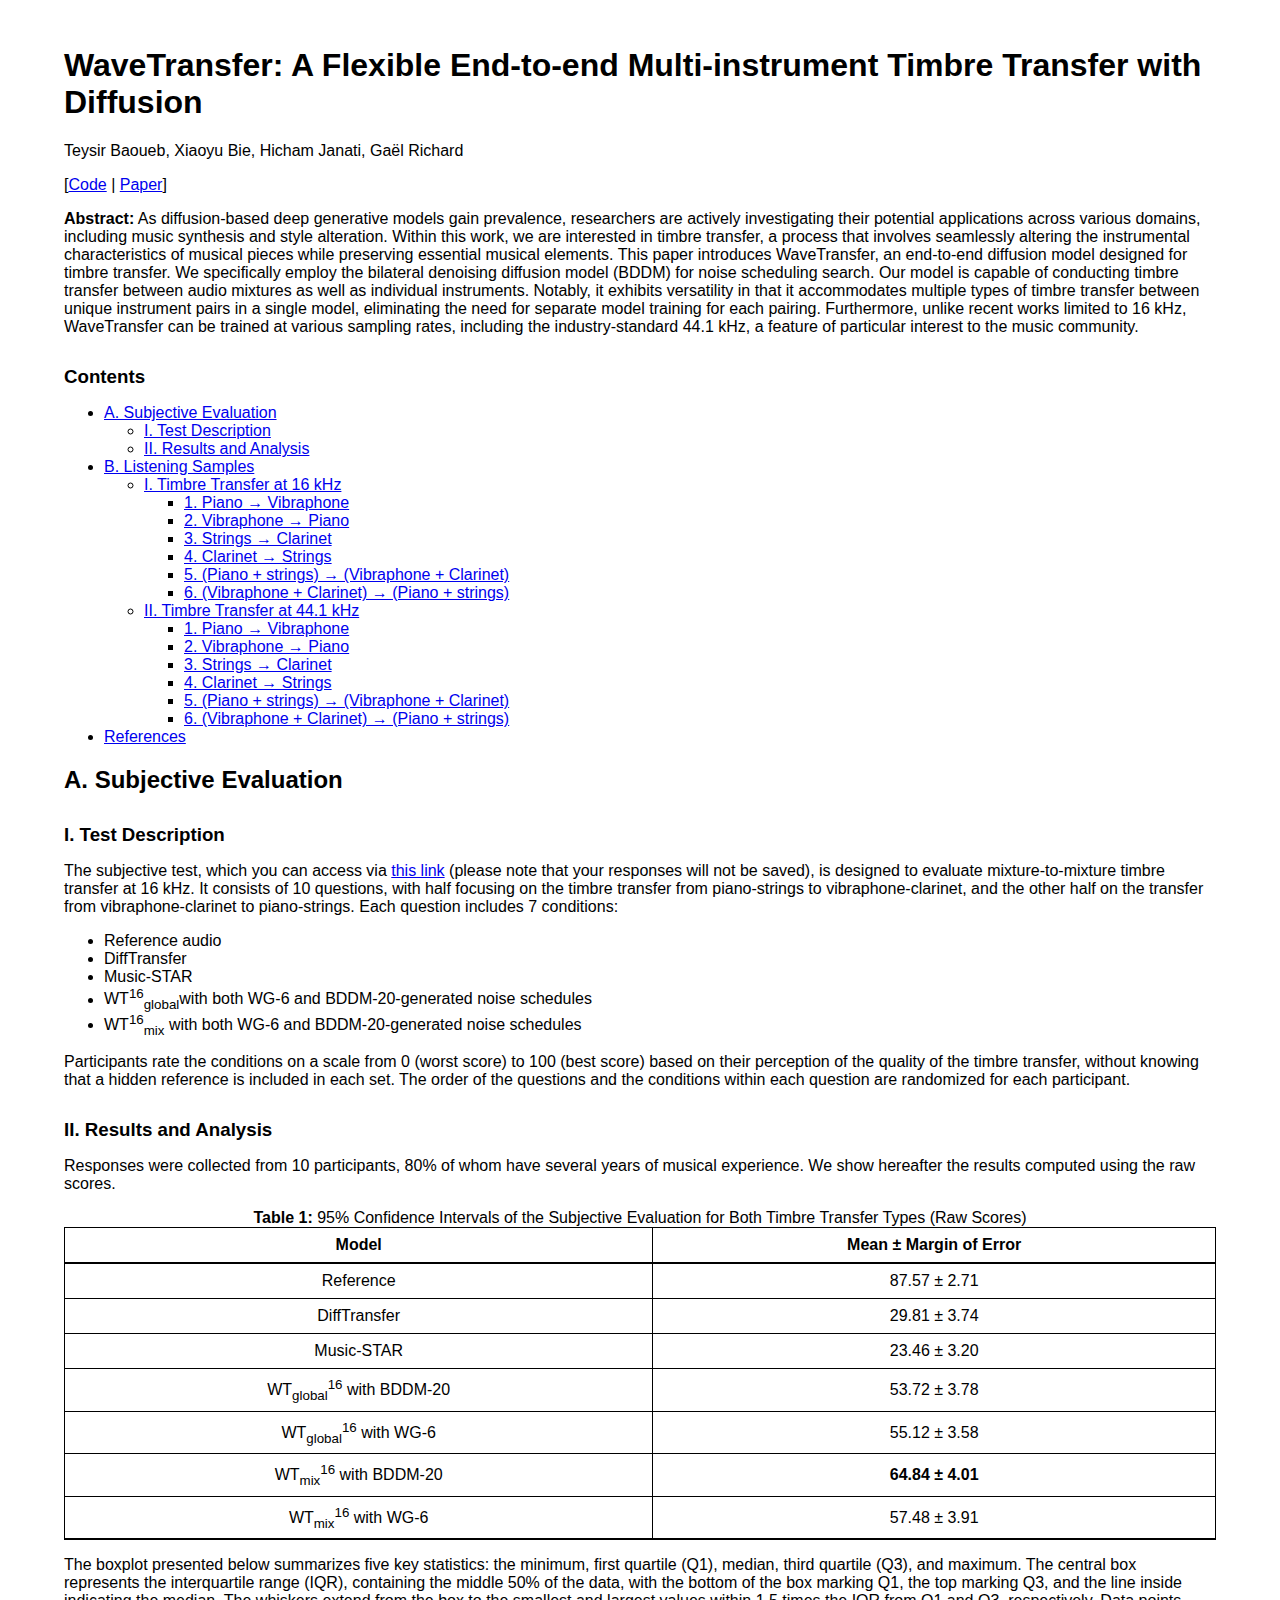
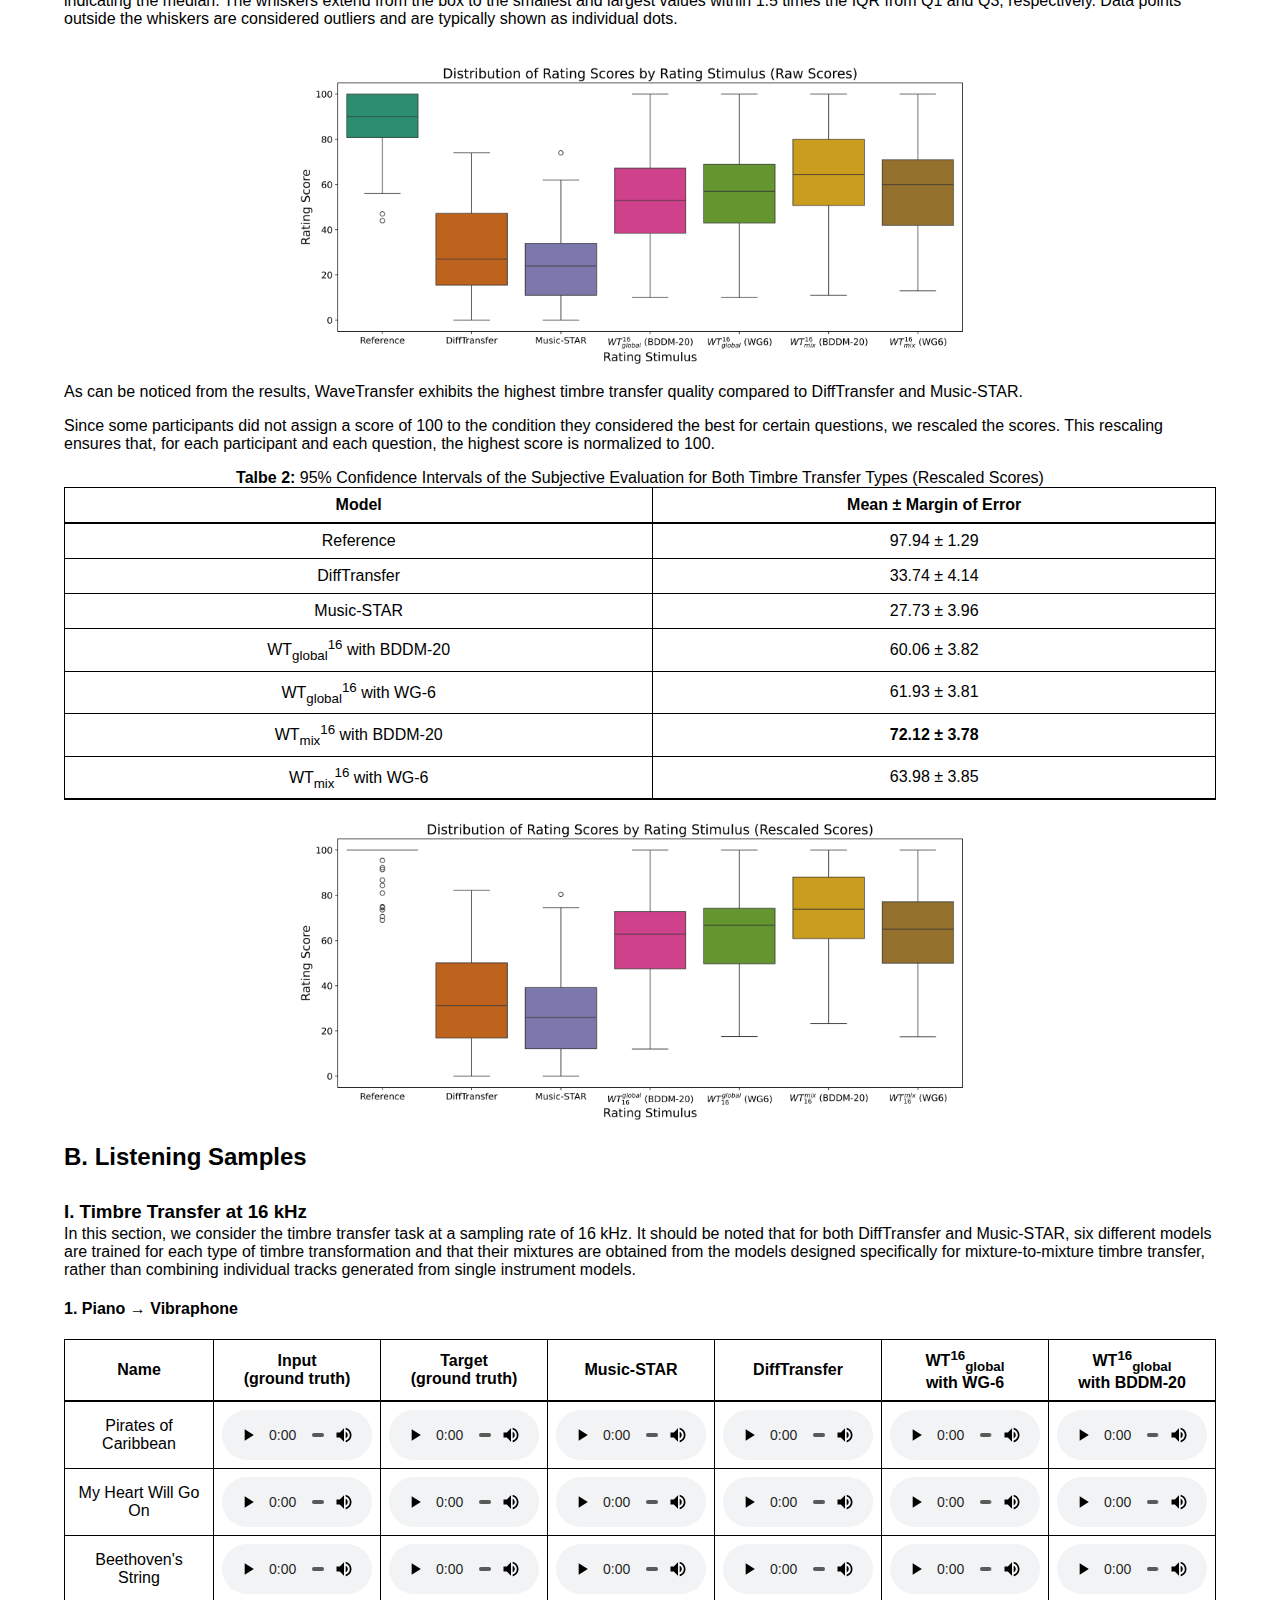
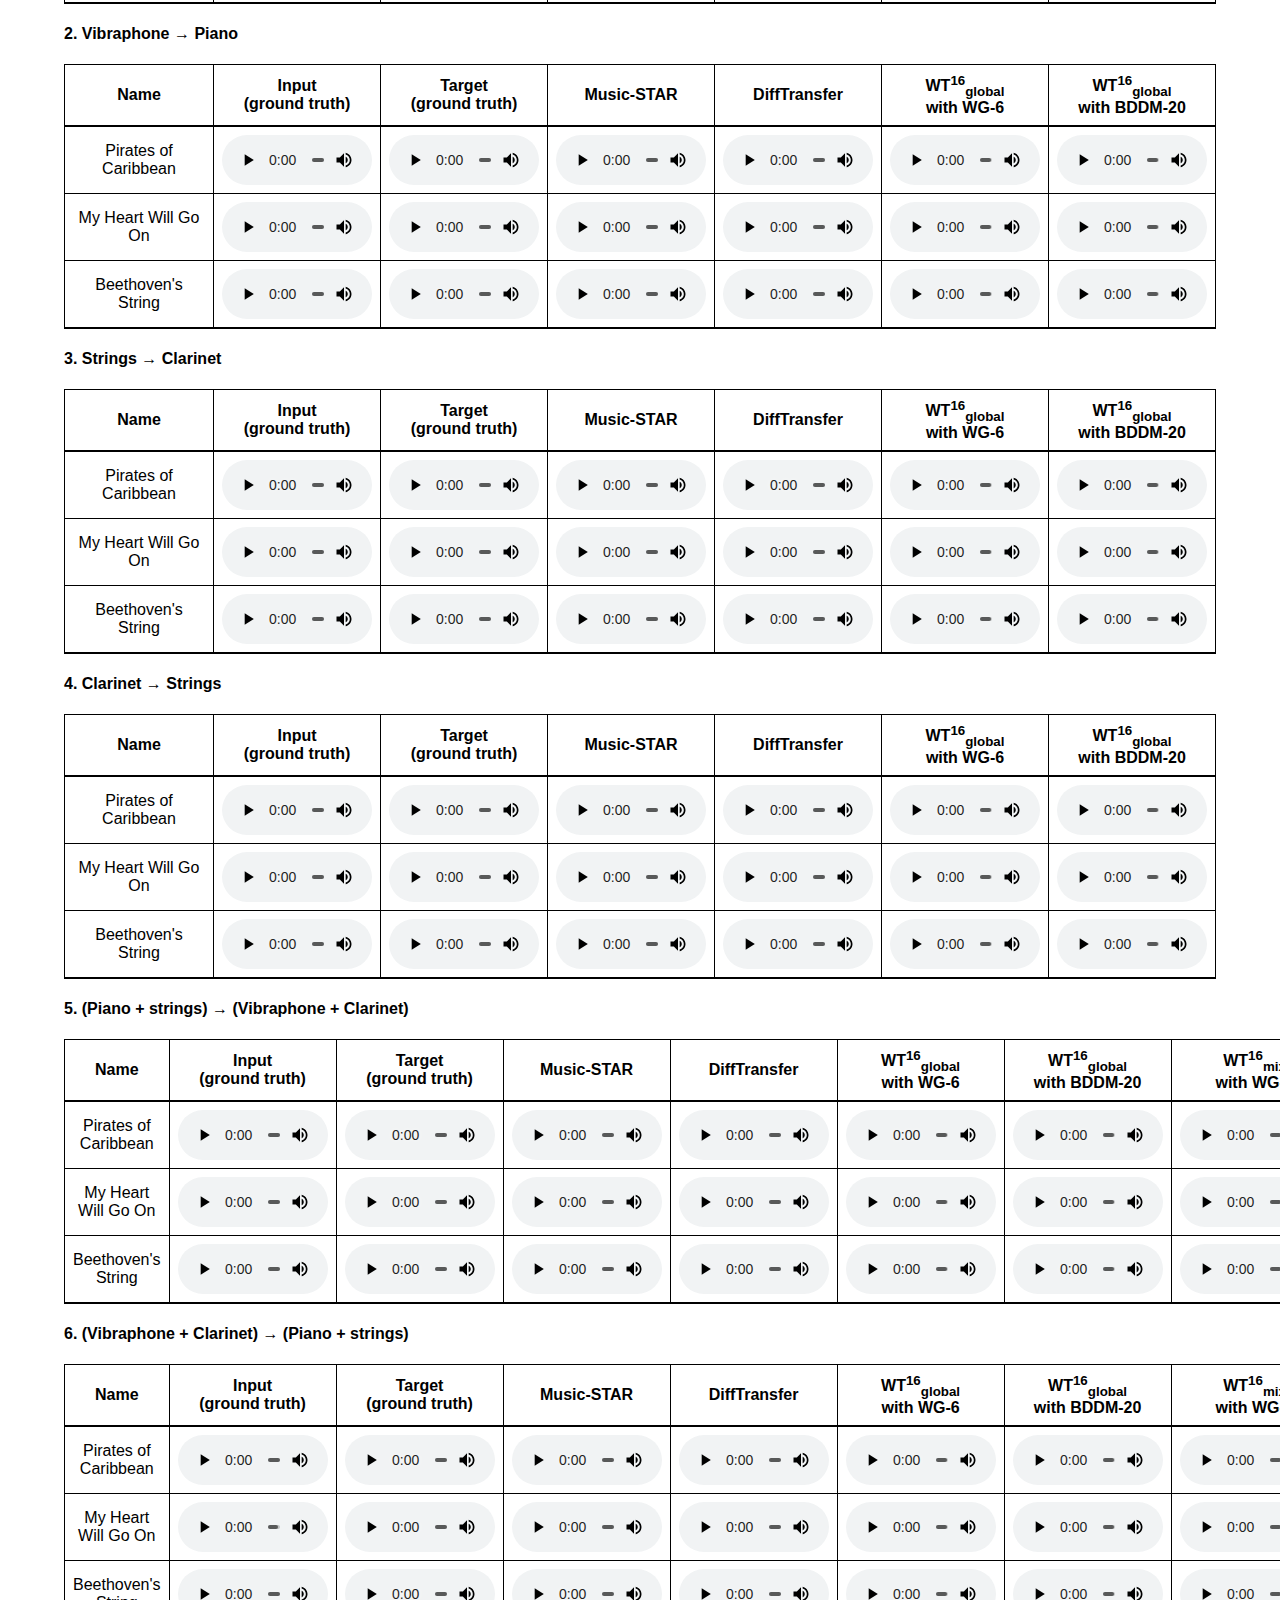
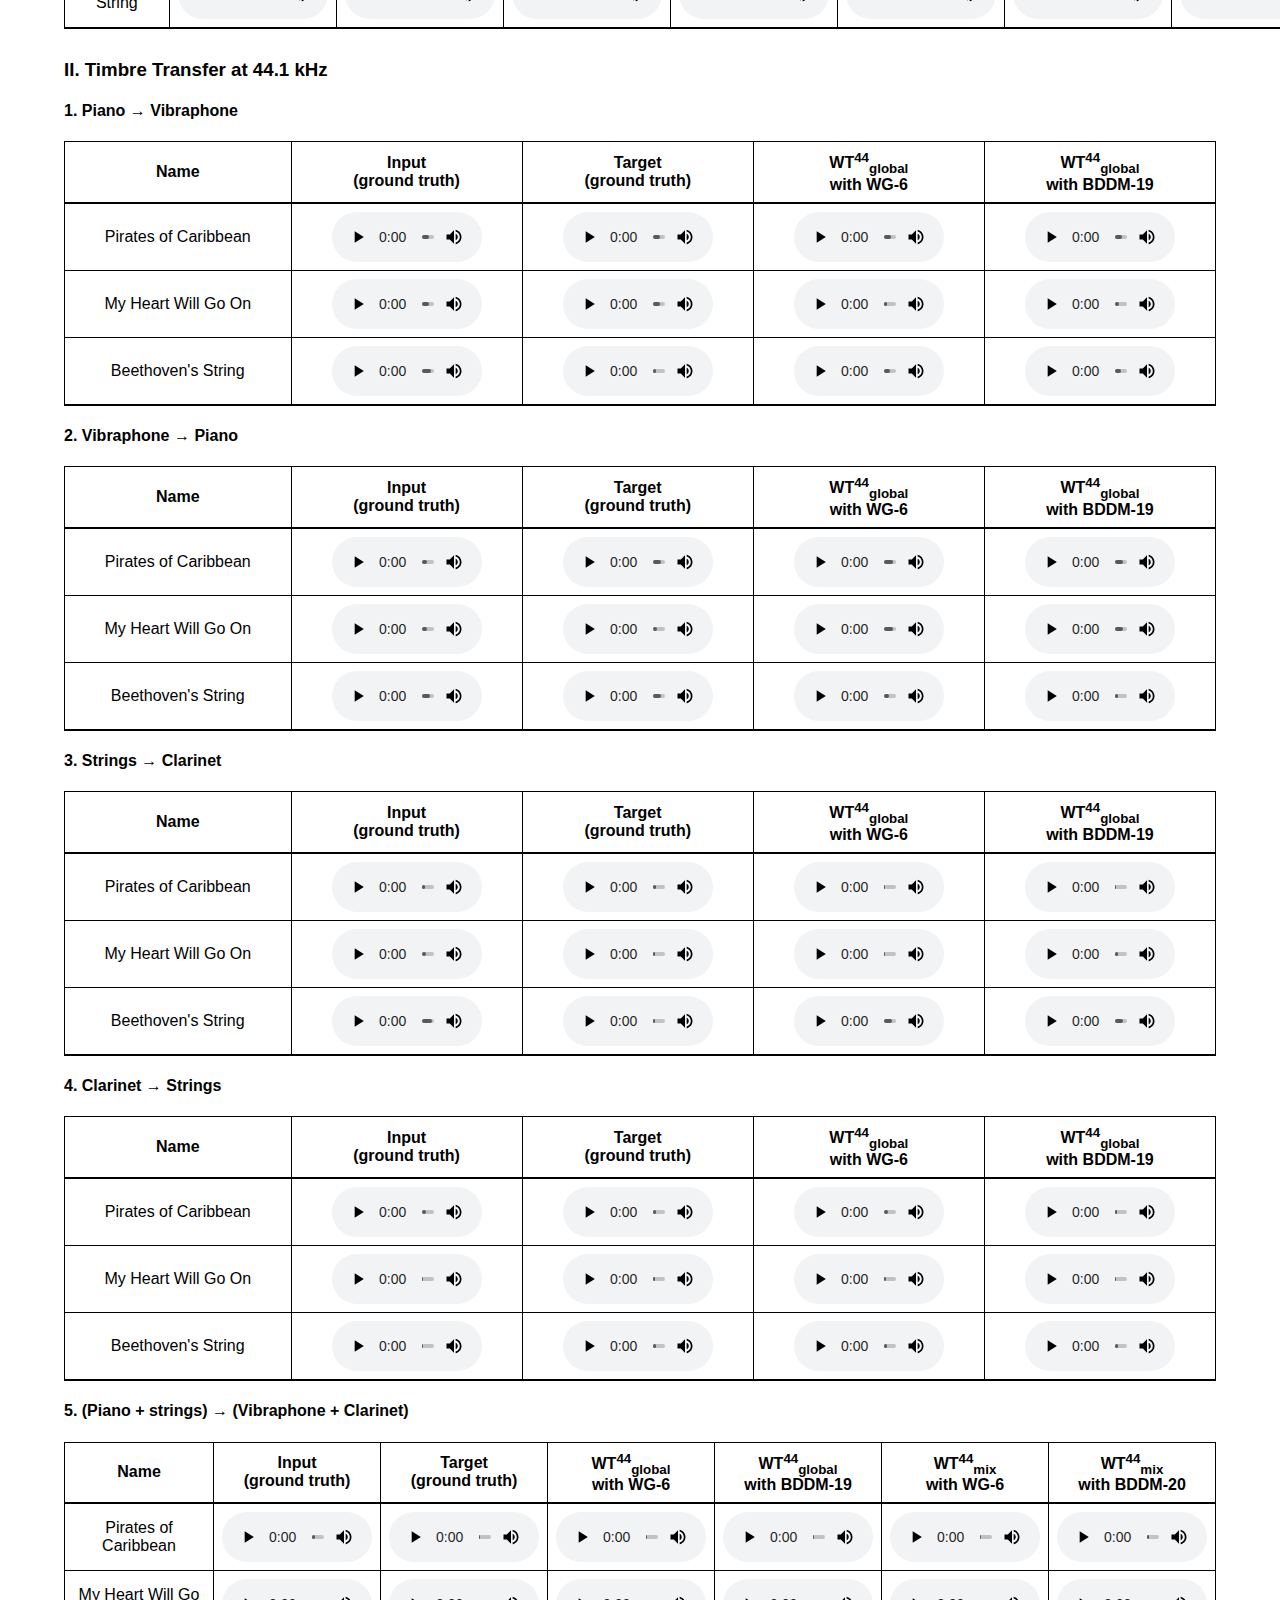
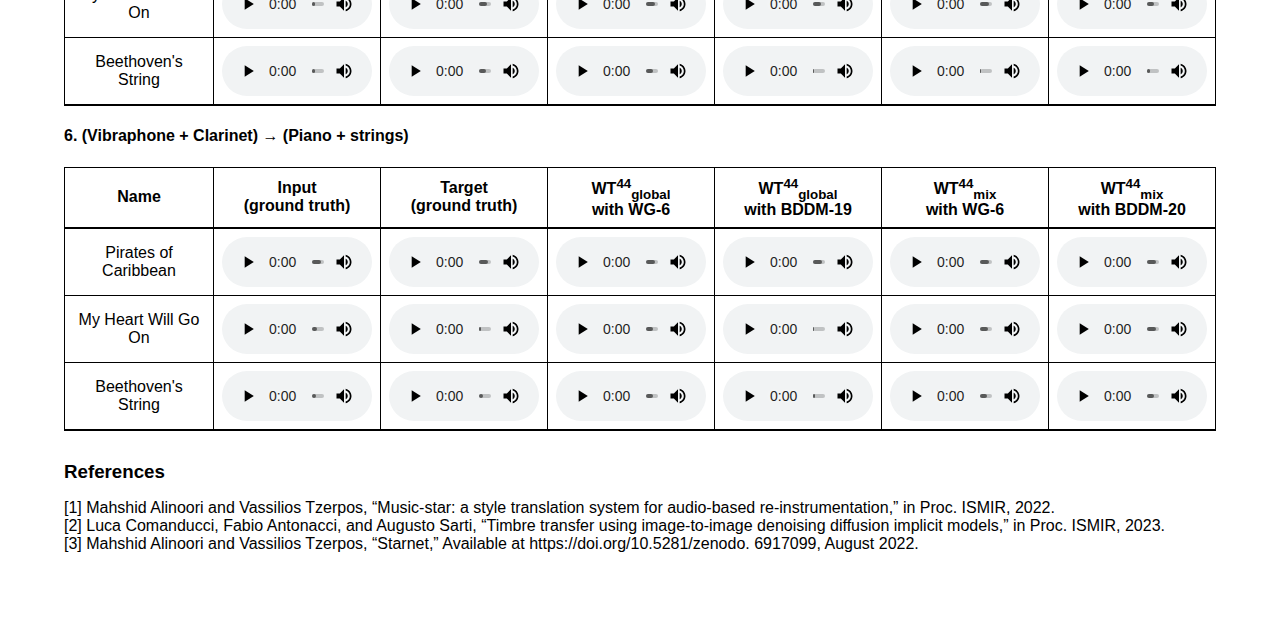
==== commit 27da6ad1: "Add link to code" ====
--- a/index.html
+++ b/index.html
@@ -101,7 +101,7 @@
 		        Teysir Baoueb, Xiaoyu Bie, Hicham Janati, Gaël Richard
         </p>
         <p>
-        [<a href="https://github.com/">Code</a> | <a href="https://arxiv.org/">Paper</a>]
+        [<a href="https://github.com/WaveTransfer/WaveTransfer">Code</a> | <a href="https://arxiv.org/">Paper</a>]
         </p>
       </div>
       <div>
